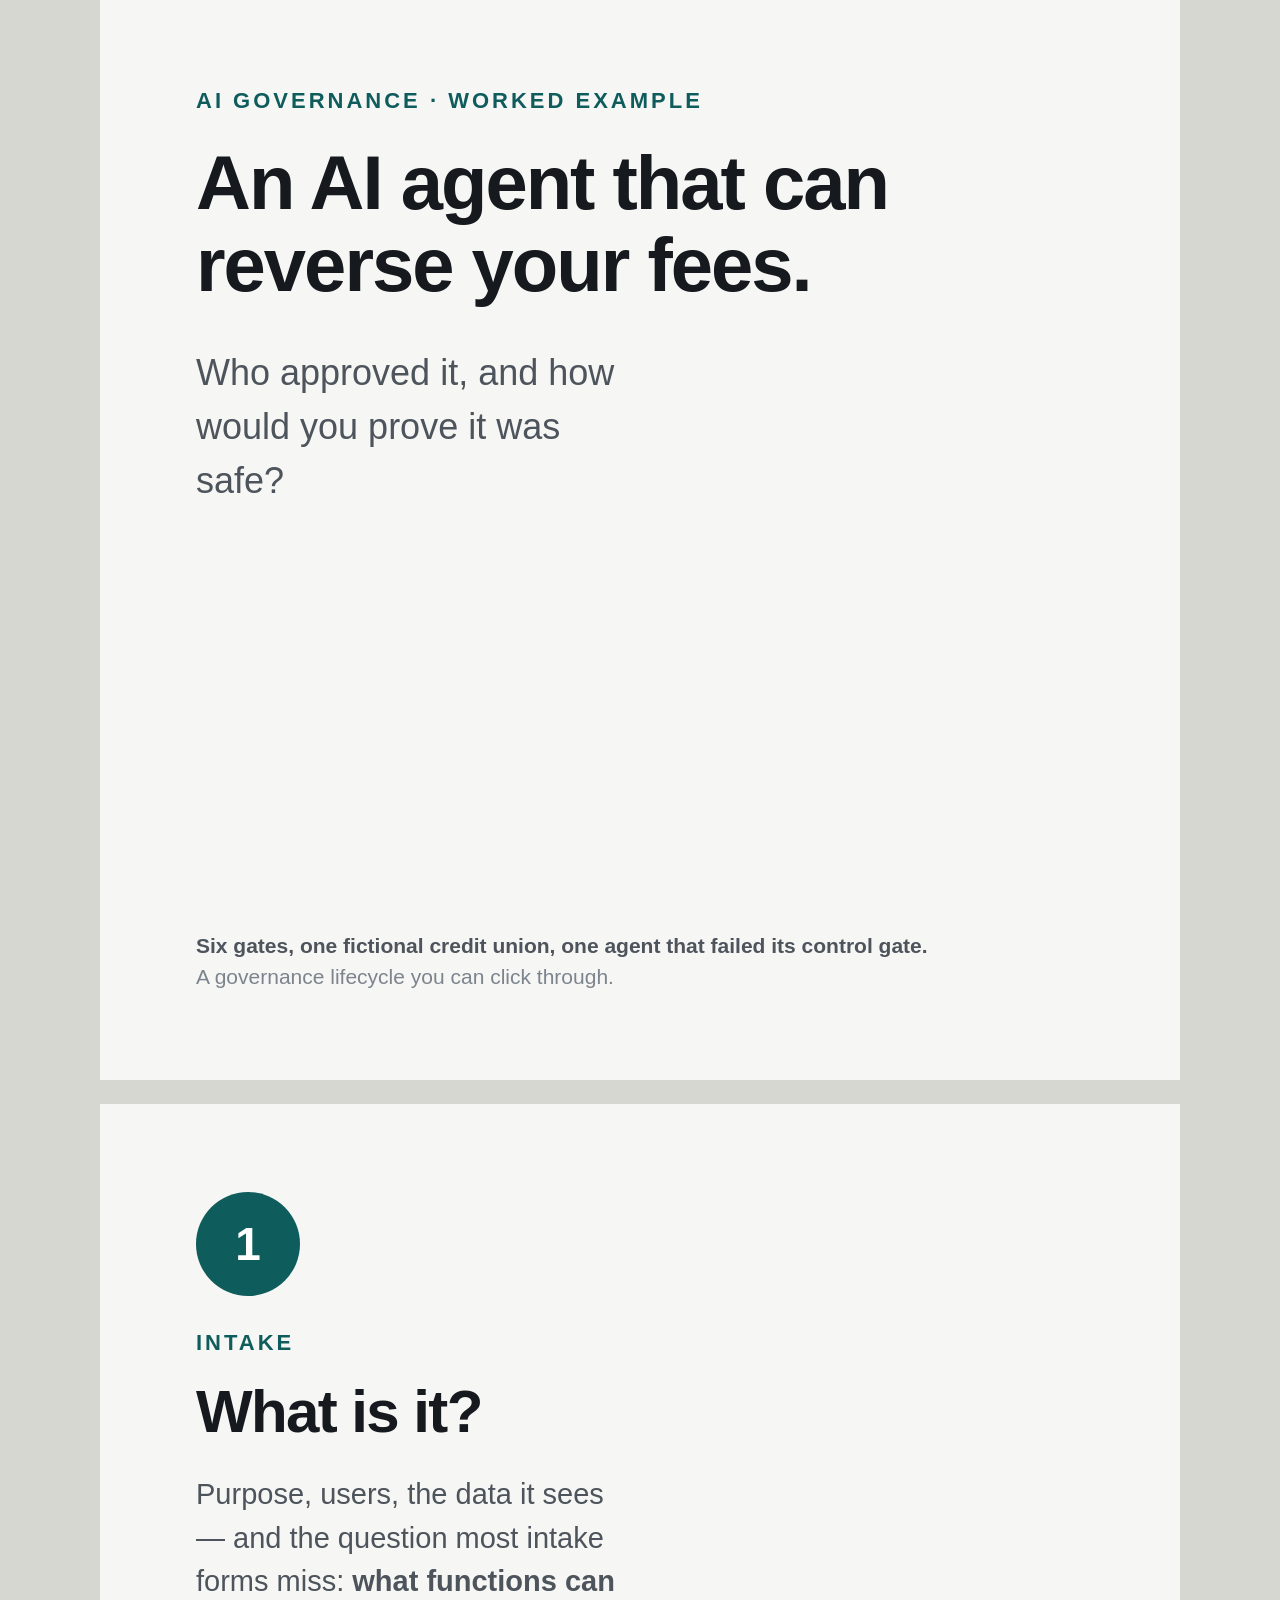
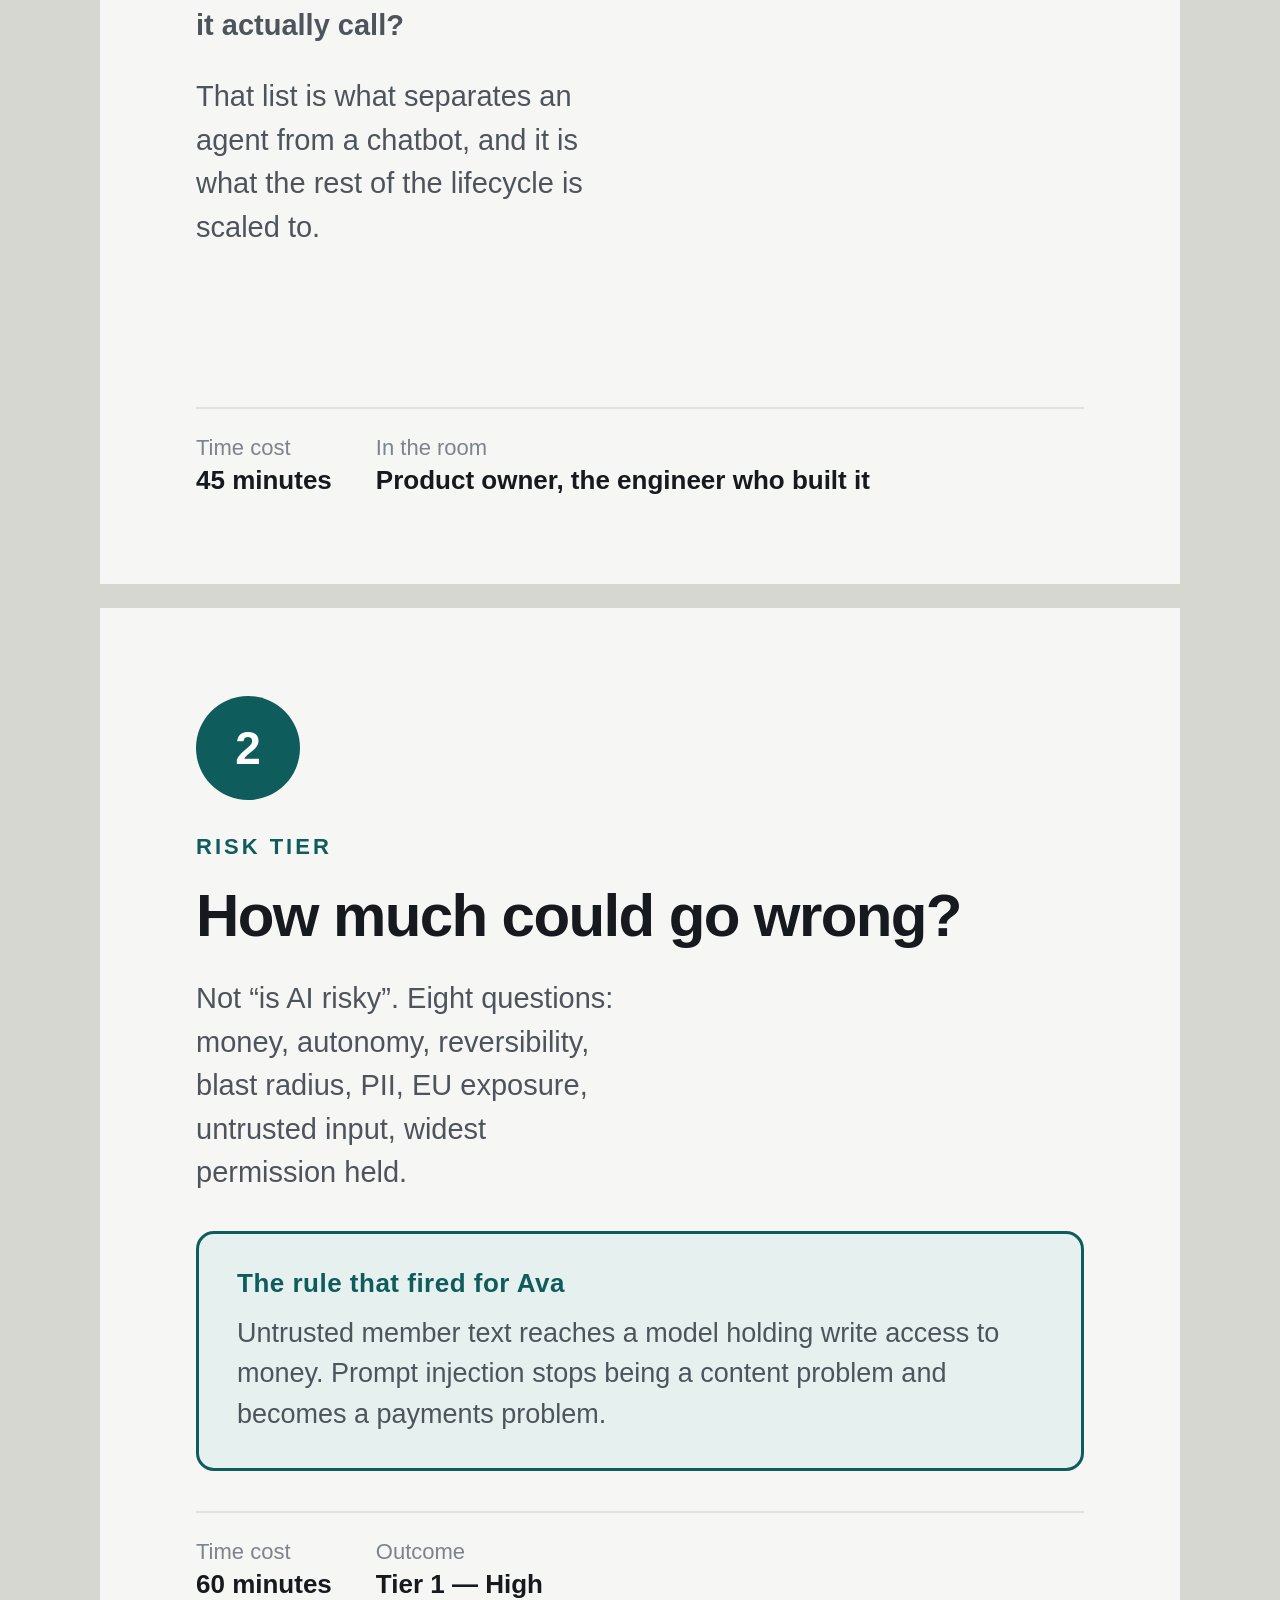
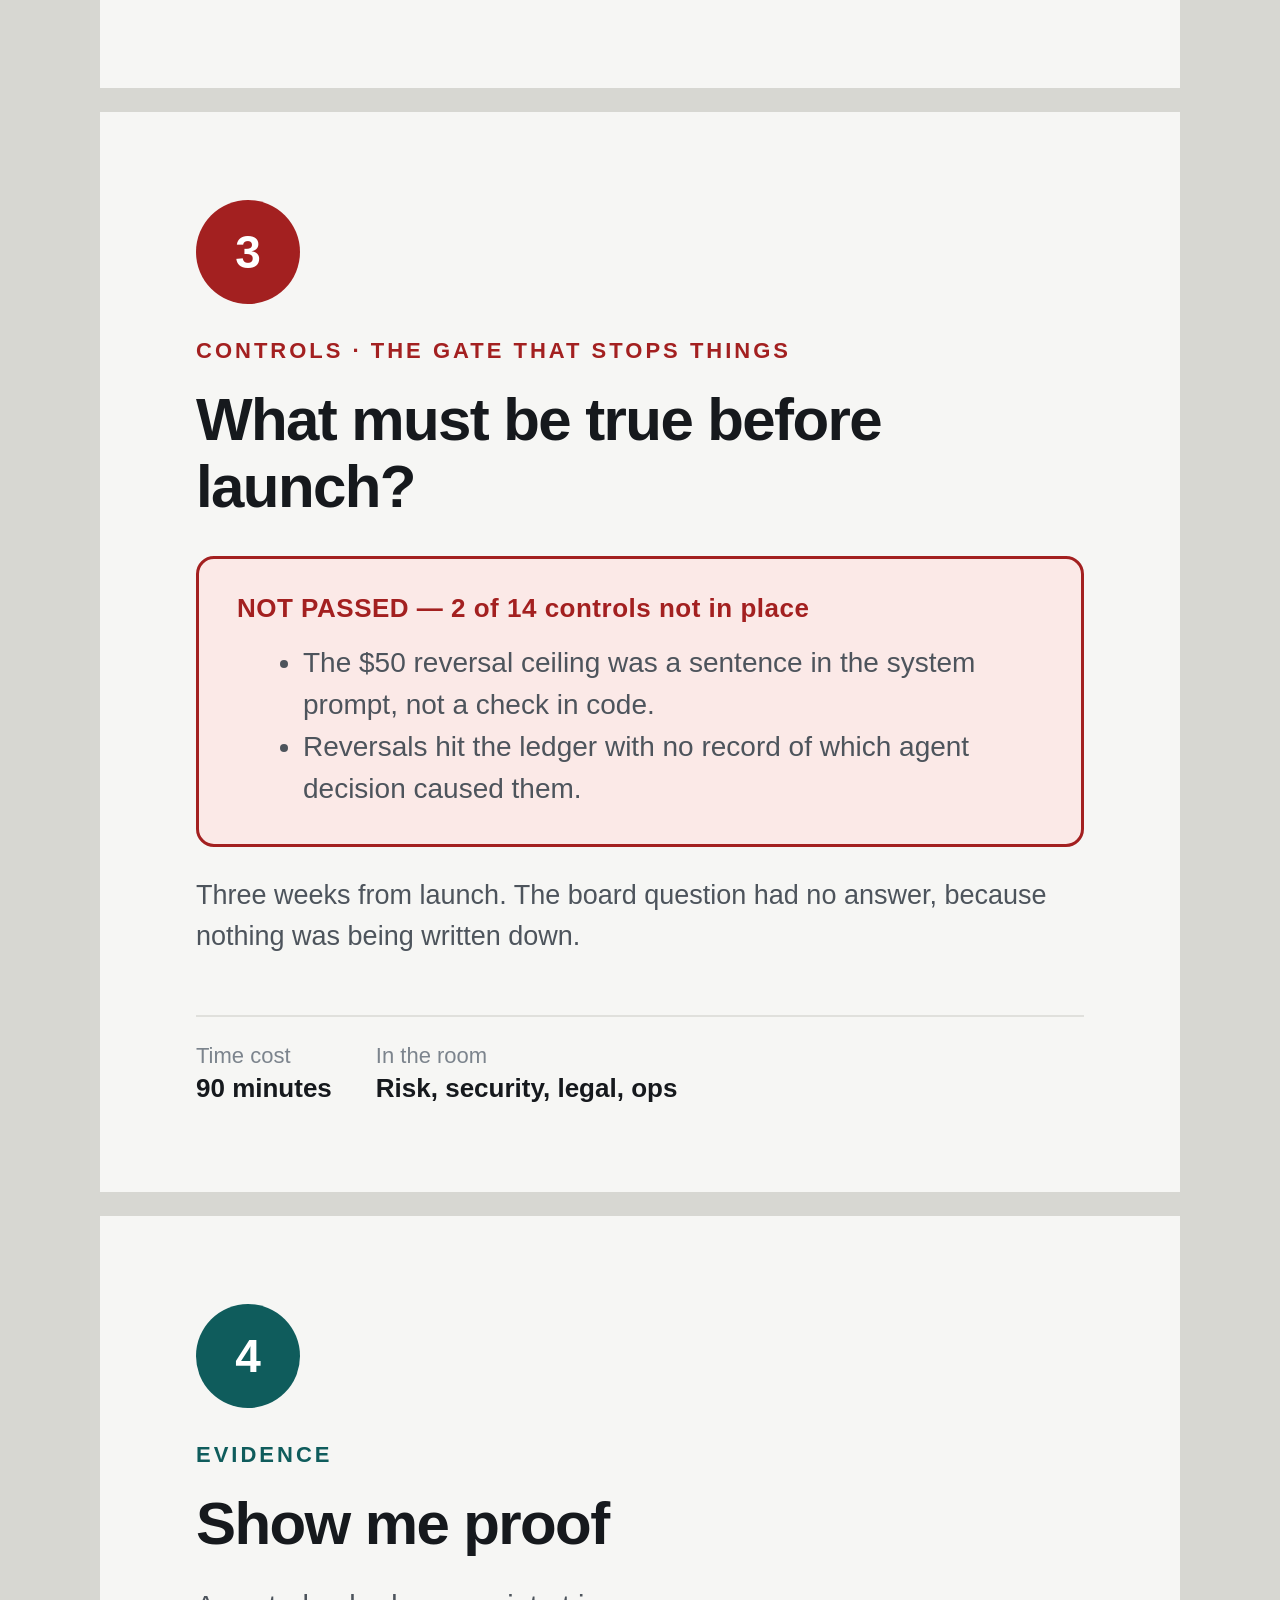
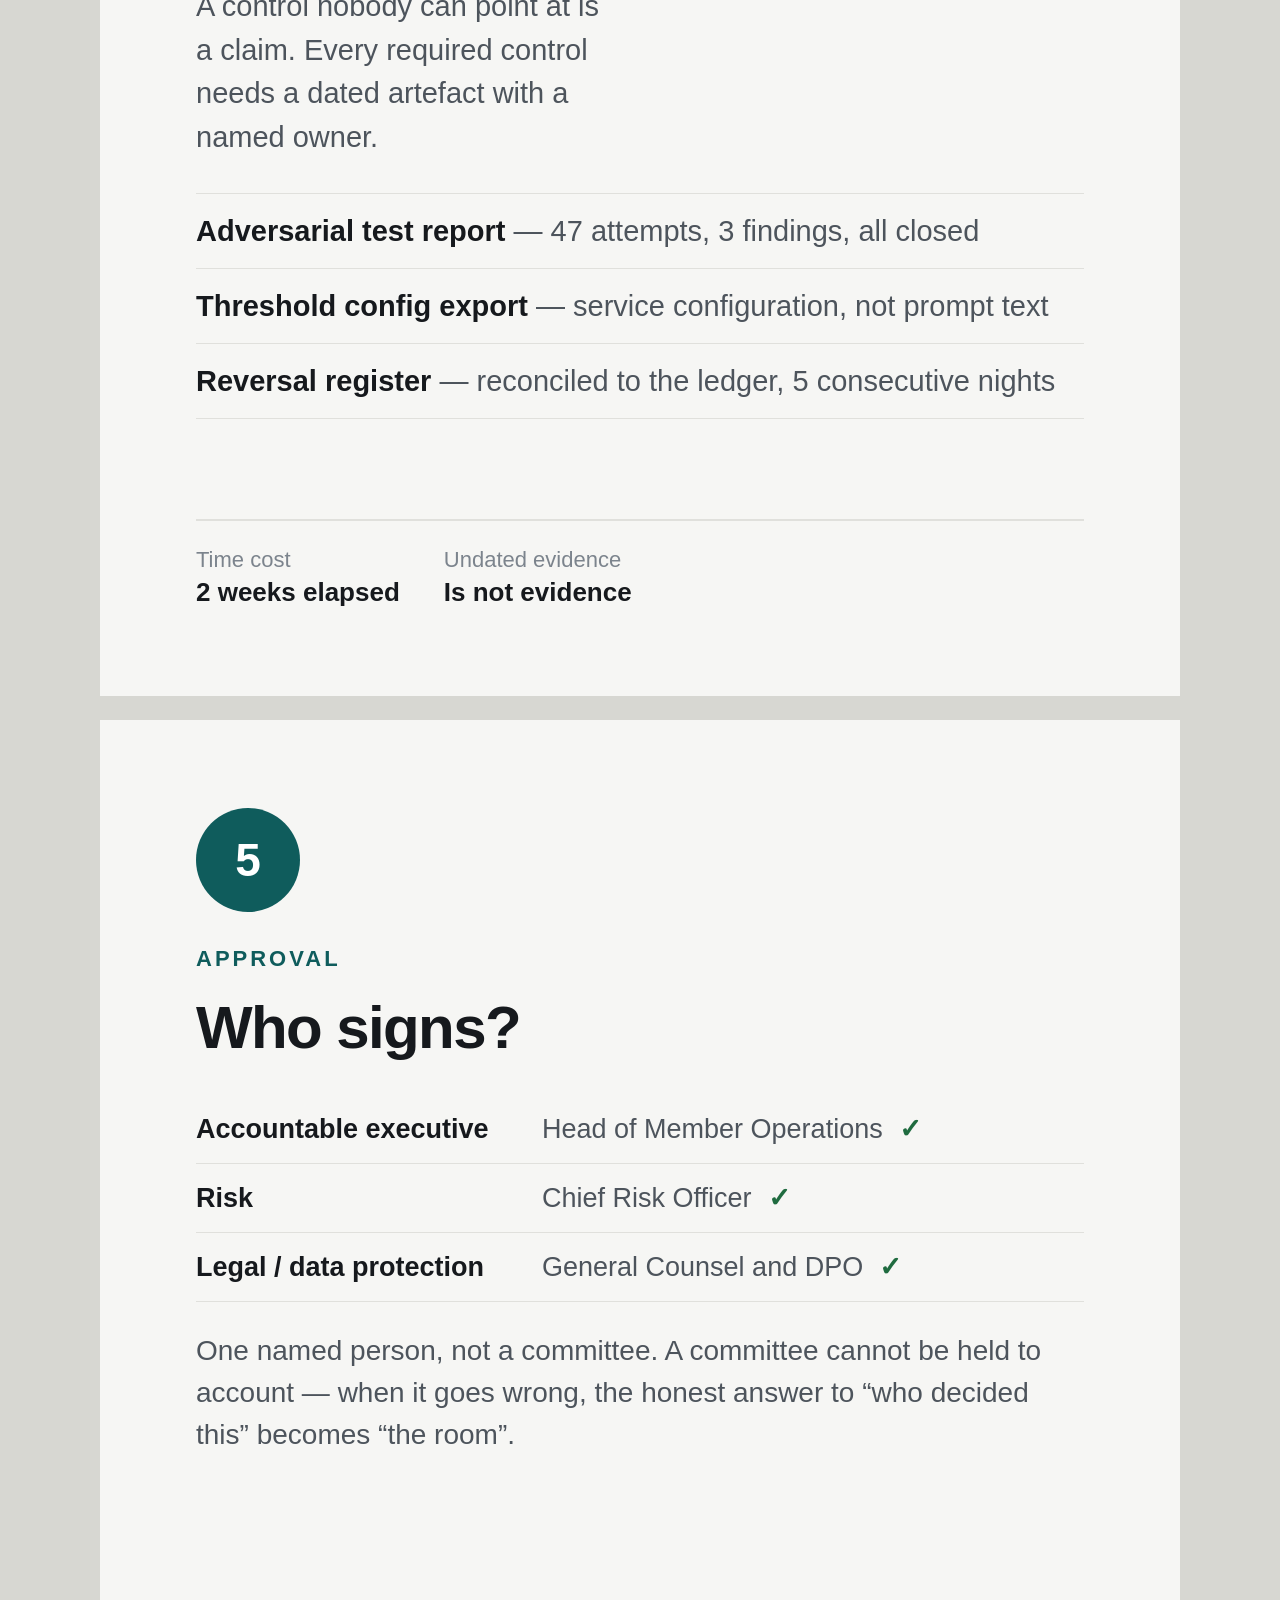
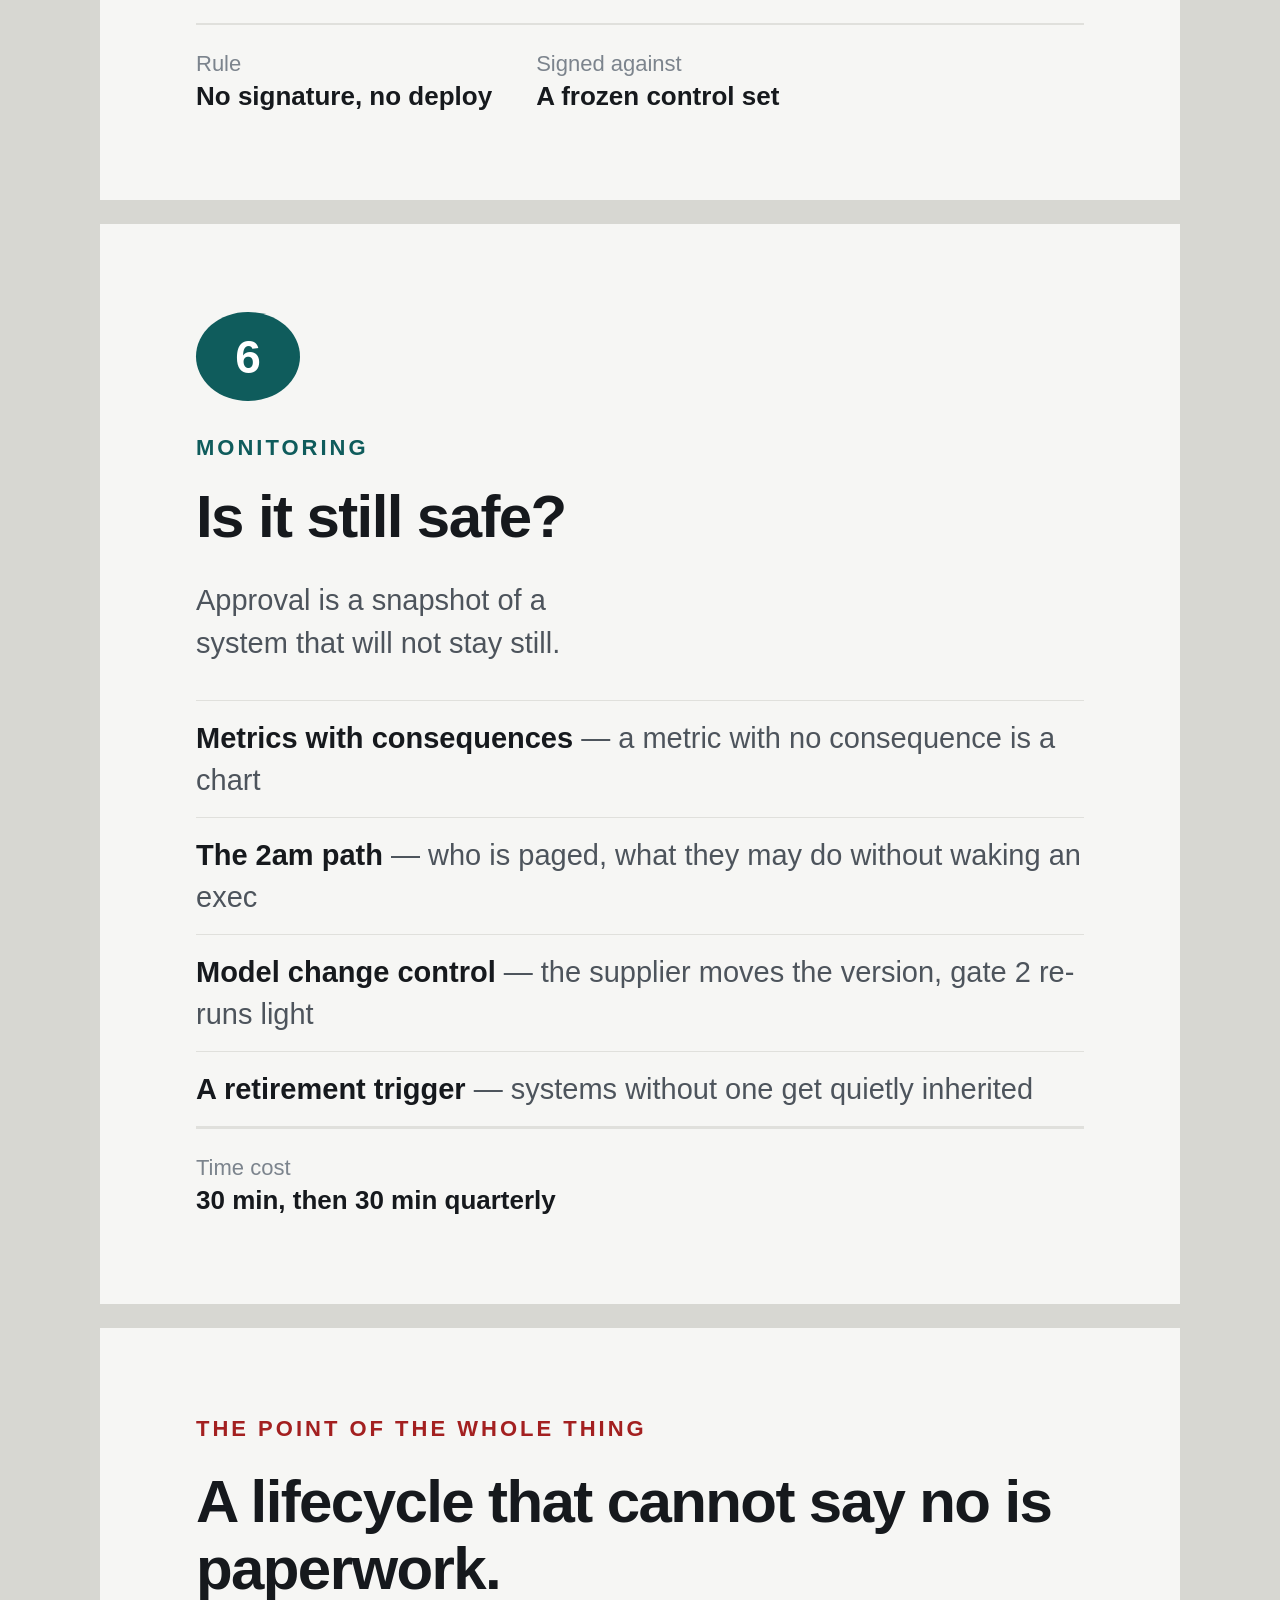
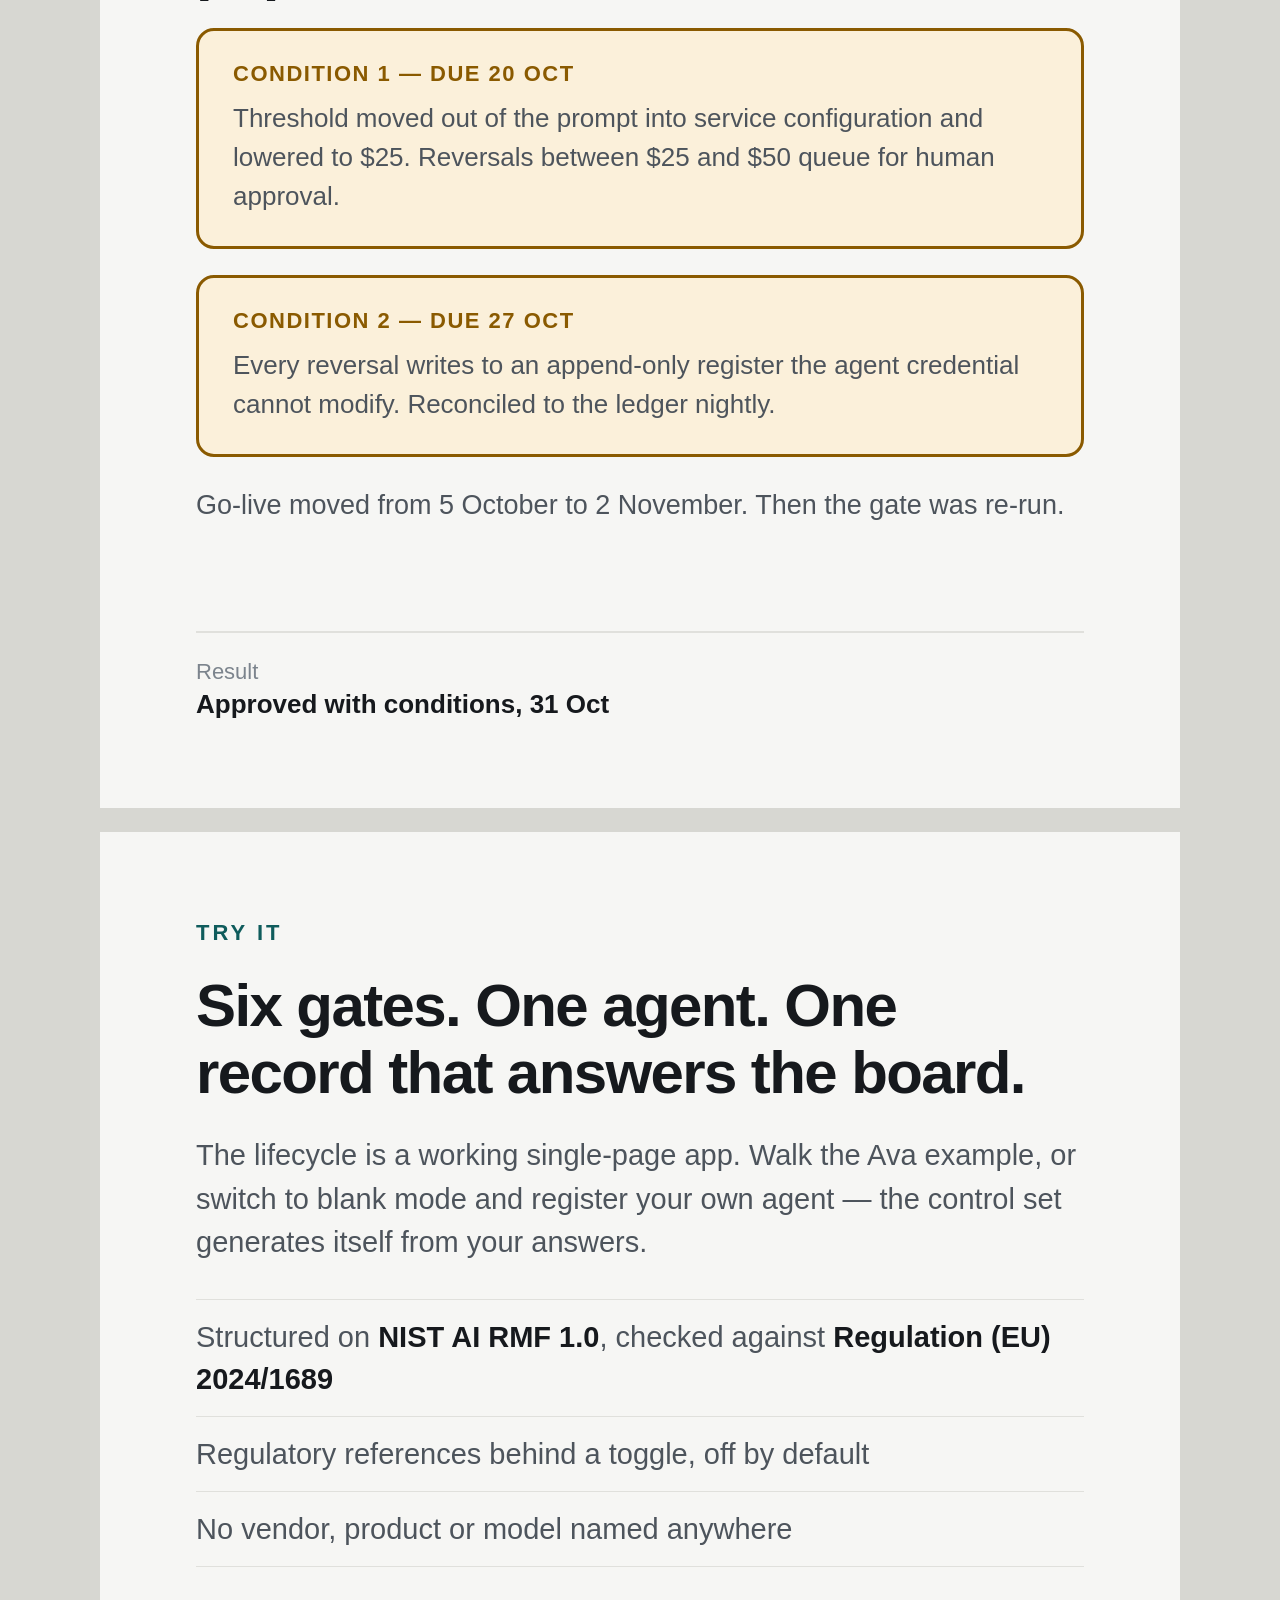
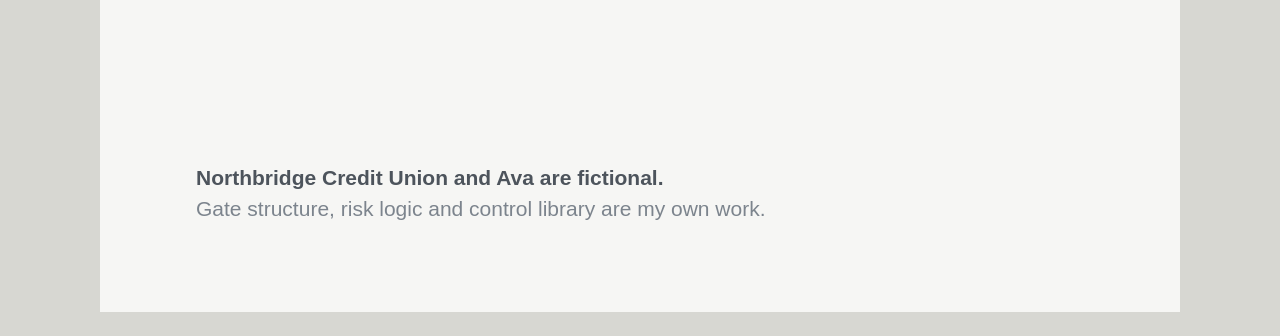
==== media/cards.html @ 955386b4 "Use Case Governance Lifecycle: six gates, worked example, media assets A single-page app that takes " ====
<!DOCTYPE html>
<html lang="en">
<head>
<meta charset="utf-8">
<title>Summary cards — Use Case Governance Lifecycle</title>
<style>
  :root {
    --bg:#f6f6f4; --panel:#fff; --ink:#16191d; --ink2:#4d545c; --ink3:#7c848d;
    --line:#e0e0dc; --accent:#0f5c5c; --accent-soft:#e6f0ef;
    --bad:#a32020; --bad-soft:#fbe9e7; --warn:#8a5a00; --warn-soft:#fbf0da;
    --ok:#1f6b3f; --ok-soft:#e6f2ea;
  }
  * { box-sizing:border-box; margin:0; }
  body { background:#d7d7d2; font-family:"Helvetica Neue",Helvetica,Arial,sans-serif; color:var(--ink); }

  .card {
    width:1080px; height:1080px; background:var(--bg);
    padding:88px 96px; display:none; flex-direction:column;
  }
  .card.show { display:flex; }
  /* When printing the whole set for review, show them all stacked. */
  body.all .card { display:flex; margin:0 auto 24px; }

  .eyebrow { font-size:22px; letter-spacing:3px; font-weight:700; color:var(--accent); text-transform:uppercase; }
  .eyebrow.red { color:var(--bad); }
  h1 { font-size:76px; line-height:1.08; letter-spacing:-2px; margin-top:28px; font-weight:600; }
  h2 { font-size:60px; line-height:1.12; letter-spacing:-1.6px; margin-top:22px; font-weight:600; }
  p  { font-size:29px; line-height:1.5; color:var(--ink2); margin-top:28px; max-width:26ch; }
  p.wide { max-width:none; }
  .spacer { flex:1; }

  .num {
    width:104px; height:104px; border-radius:50%; background:var(--accent); color:#fff;
    display:grid; place-items:center; font-size:46px; font-weight:700; margin-bottom:34px;
  }
  .num.red { background:var(--bad); }

  .meta { border-top:2px solid var(--line); padding-top:26px; display:flex; gap:44px; }
  .meta div { font-size:22px; color:var(--ink3); }
  .meta b { display:block; font-size:26px; color:var(--ink); font-weight:600; margin-top:4px; }

  .stopbox { background:var(--bad-soft); border:3px solid var(--bad); border-radius:18px; padding:34px 38px; margin-top:36px; }
  .stopbox .t { font-size:26px; font-weight:700; color:var(--bad); letter-spacing:.5px; }
  .stopbox ul { margin:18px 0 0 26px; font-size:28px; line-height:1.5; color:var(--ink2); }

  .condbox { background:var(--warn-soft); border:3px solid var(--warn); border-radius:18px; padding:30px 34px; margin-top:26px; }
  .condbox .t { font-size:22px; font-weight:700; color:var(--warn); letter-spacing:1.5px; text-transform:uppercase; }
  .condbox p { font-size:26px; margin-top:12px; max-width:none; }

  ul.plain { margin:34px 0 0 0; padding:0; list-style:none; }
  ul.plain li { font-size:29px; line-height:1.45; color:var(--ink2); padding:16px 0; border-top:1px solid var(--line); }
  ul.plain li:last-child { border-bottom:1px solid var(--line); }
  ul.plain li b { color:var(--ink); font-weight:600; }

  .sig { display:flex; gap:16px; align-items:baseline; font-size:27px; color:var(--ink2);
         padding:18px 0; border-bottom:1px solid var(--line); }
  .sig b { color:var(--ink); min-width:330px; font-weight:600; }
  .sig .tick { color:var(--ok); font-weight:700; }

  .foot { font-size:21px; color:var(--ink3); line-height:1.45; }
  .foot b { color:var(--ink2); }
</style>
</head>
<body>

<!-- 0 — hook -->
<section class="card" id="card-0">
  <div class="eyebrow">AI governance · worked example</div>
  <h1>An AI agent that can reverse your fees.</h1>
  <p class="wide" style="font-size:36px;max-width:22ch;margin-top:40px">Who approved it, and how would you prove it was safe?</p>
  <div class="spacer"></div>
  <div class="foot"><b>Six gates, one fictional credit union, one agent that failed its control gate.</b><br>
  A governance lifecycle you can click through.</div>
</section>

<!-- 1 — gate 1 -->
<section class="card" id="card-1">
  <div class="num">1</div>
  <div class="eyebrow">Intake</div>
  <h2>What is it?</h2>
  <p>Purpose, users, the data it sees — and the question most intake forms miss: <b>what functions can it actually call?</b></p>
  <p>That list is what separates an agent from a chatbot, and it is what the rest of the lifecycle is scaled to.</p>
  <div class="spacer"></div>
  <div class="meta">
    <div>Time cost<b>45 minutes</b></div>
    <div>In the room<b>Product owner, the engineer who built it</b></div>
  </div>
</section>

<!-- 2 — gate 2 -->
<section class="card" id="card-2">
  <div class="num">2</div>
  <div class="eyebrow">Risk tier</div>
  <h2>How much could go wrong?</h2>
  <p>Not “is AI risky”. Eight questions: money, autonomy, reversibility, blast radius, PII, EU exposure, untrusted input, widest permission held.</p>
  <div class="stopbox" style="background:var(--accent-soft);border-color:var(--accent)">
    <div class="t" style="color:var(--accent)">The rule that fired for Ava</div>
    <p class="wide" style="font-size:27px;margin-top:14px">Untrusted member text reaches a model holding write access to money. Prompt injection stops being a content problem and becomes a payments problem.</p>
  </div>
  <div class="spacer"></div>
  <div class="meta"><div>Time cost<b>60 minutes</b></div><div>Outcome<b>Tier 1 — High</b></div></div>
</section>

<!-- 3 — gate 3, the failure -->
<section class="card" id="card-3">
  <div class="num red">3</div>
  <div class="eyebrow red">Controls · the gate that stops things</div>
  <h2>What must be true before launch?</h2>
  <div class="stopbox">
    <div class="t">NOT PASSED — 2 of 14 controls not in place</div>
    <ul>
      <li>The $50 reversal ceiling was a sentence in the system prompt, not a check in code.</li>
      <li>Reversals hit the ledger with no record of which agent decision caused them.</li>
    </ul>
  </div>
  <p class="wide" style="font-size:27px">Three weeks from launch. The board question had no answer, because nothing was being written down.</p>
  <div class="spacer"></div>
  <div class="meta"><div>Time cost<b>90 minutes</b></div><div>In the room<b>Risk, security, legal, ops</b></div></div>
</section>

<!-- 4 — gate 4 -->
<section class="card" id="card-4">
  <div class="num">4</div>
  <div class="eyebrow">Evidence</div>
  <h2>Show me proof</h2>
  <p>A control nobody can point at is a claim. Every required control needs a dated artefact with a named owner.</p>
  <ul class="plain">
    <li><b>Adversarial test report</b> — 47 attempts, 3 findings, all closed</li>
    <li><b>Threshold config export</b> — service configuration, not prompt text</li>
    <li><b>Reversal register</b> — reconciled to the ledger, 5 consecutive nights</li>
  </ul>
  <div class="spacer"></div>
  <div class="meta"><div>Time cost<b>2 weeks elapsed</b></div><div>Undated evidence<b>Is not evidence</b></div></div>
</section>

<!-- 5 — gate 5 -->
<section class="card" id="card-5">
  <div class="num">5</div>
  <div class="eyebrow">Approval</div>
  <h2>Who signs?</h2>
  <div style="margin-top:34px">
    <div class="sig"><b>Accountable executive</b><span>Head of Member Operations</span><span class="tick">✓</span></div>
    <div class="sig"><b>Risk</b><span>Chief Risk Officer</span><span class="tick">✓</span></div>
    <div class="sig"><b>Legal / data protection</b><span>General Counsel and DPO</span><span class="tick">✓</span></div>
  </div>
  <p class="wide" style="font-size:28px">One named person, not a committee. A committee cannot be held to account — when it goes wrong, the honest answer to “who decided this” becomes “the room”.</p>
  <div class="spacer"></div>
  <div class="meta"><div>Rule<b>No signature, no deploy</b></div><div>Signed against<b>A frozen control set</b></div></div>
</section>

<!-- 6 — gate 6 -->
<section class="card" id="card-6">
  <div class="num">6</div>
  <div class="eyebrow">Monitoring</div>
  <h2>Is it still safe?</h2>
  <p>Approval is a snapshot of a system that will not stay still.</p>
  <ul class="plain">
    <li><b>Metrics with consequences</b> — a metric with no consequence is a chart</li>
    <li><b>The 2am path</b> — who is paged, what they may do without waking an exec</li>
    <li><b>Model change control</b> — the supplier moves the version, gate 2 re-runs light</li>
    <li><b>A retirement trigger</b> — systems without one get quietly inherited</li>
  </ul>
  <div class="spacer"></div>
  <div class="meta"><div>Time cost<b>30 min, then 30 min quarterly</b></div></div>
</section>

<!-- 7 — the no-go moment -->
<section class="card" id="card-7">
  <div class="eyebrow red">The point of the whole thing</div>
  <h2 style="margin-top:26px">A lifecycle that cannot say no is paperwork.</h2>
  <div class="condbox">
    <div class="t">Condition 1 — due 20 Oct</div>
    <p>Threshold moved out of the prompt into service configuration and lowered to $25. Reversals between $25 and $50 queue for human approval.</p>
  </div>
  <div class="condbox">
    <div class="t">Condition 2 — due 27 Oct</div>
    <p>Every reversal writes to an append-only register the agent credential cannot modify. Reconciled to the ledger nightly.</p>
  </div>
  <p class="wide" style="font-size:27px">Go-live moved from 5 October to 2 November. Then the gate was re-run.</p>
  <div class="spacer"></div>
  <div class="meta"><div>Result<b>Approved with conditions, 31 Oct</b></div></div>
</section>

<!-- 8 — CTA -->
<section class="card" id="card-8">
  <div class="eyebrow">Try it</div>
  <h2 style="margin-top:26px">Six gates. One agent. One record that answers the board.</h2>
  <p class="wide">The lifecycle is a working single-page app. Walk the Ava example, or switch to blank mode and register your own agent — the control set generates itself from your answers.</p>
  <ul class="plain">
    <li>Structured on <b>NIST AI RMF 1.0</b>, checked against <b>Regulation (EU) 2024/1689</b></li>
    <li>Regulatory references behind a toggle, off by default</li>
    <li>No vendor, product or model named anywhere</li>
  </ul>
  <div class="spacer"></div>
  <div class="foot"><b>Northbridge Credit Union and Ava are fictional.</b><br>
  Gate structure, risk logic and control library are my own work.</div>
</section>

<script>
  // #card-N shows one card, so each can be captured on its own.
  function show() {
    const m = /^#card-(\d+)$/.exec(location.hash);
    document.querySelectorAll('.card').forEach(c => c.classList.remove('show'));
    if (!m) { document.body.classList.add('all'); return; }
    document.body.classList.remove('all');
    (document.getElementById('card-' + m[1]) || document.getElementById('card-0')).classList.add('show');
  }
  addEventListener('hashchange', show);
  show();
</script>
</body>
</html>
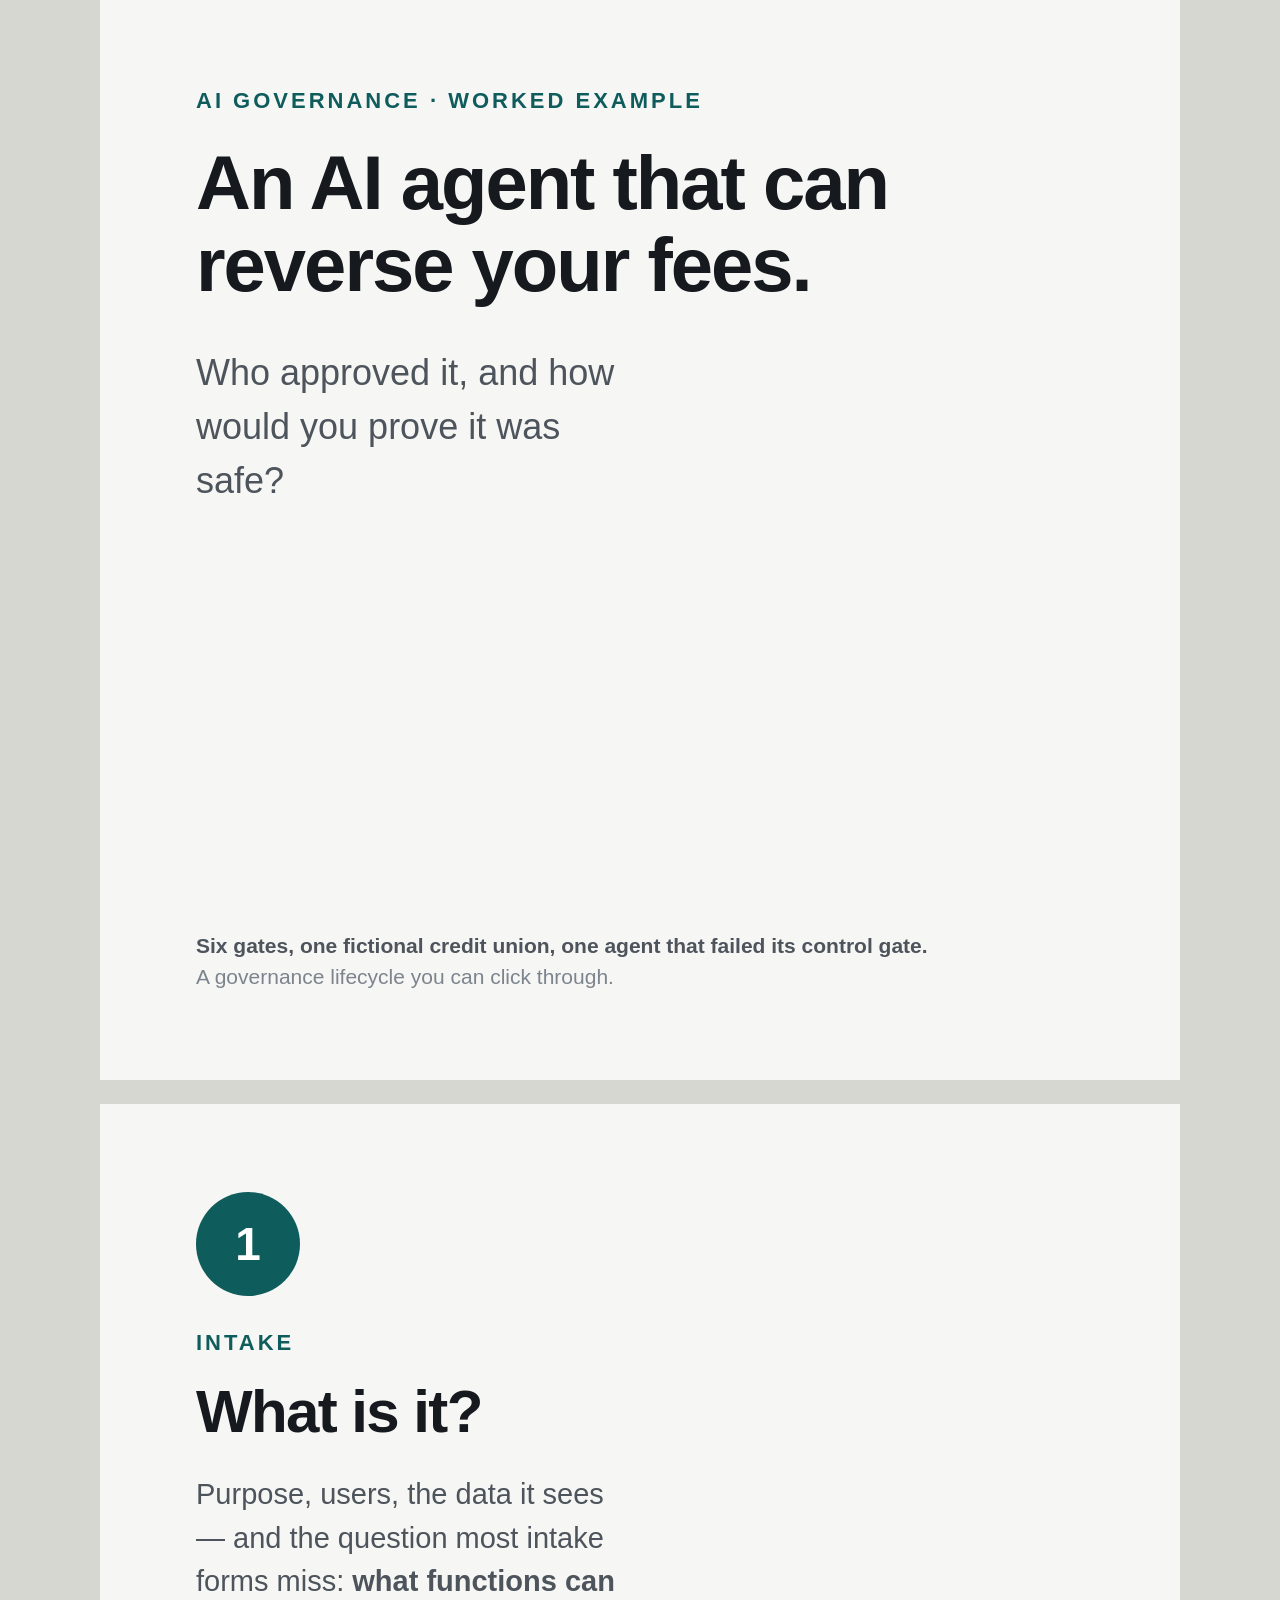
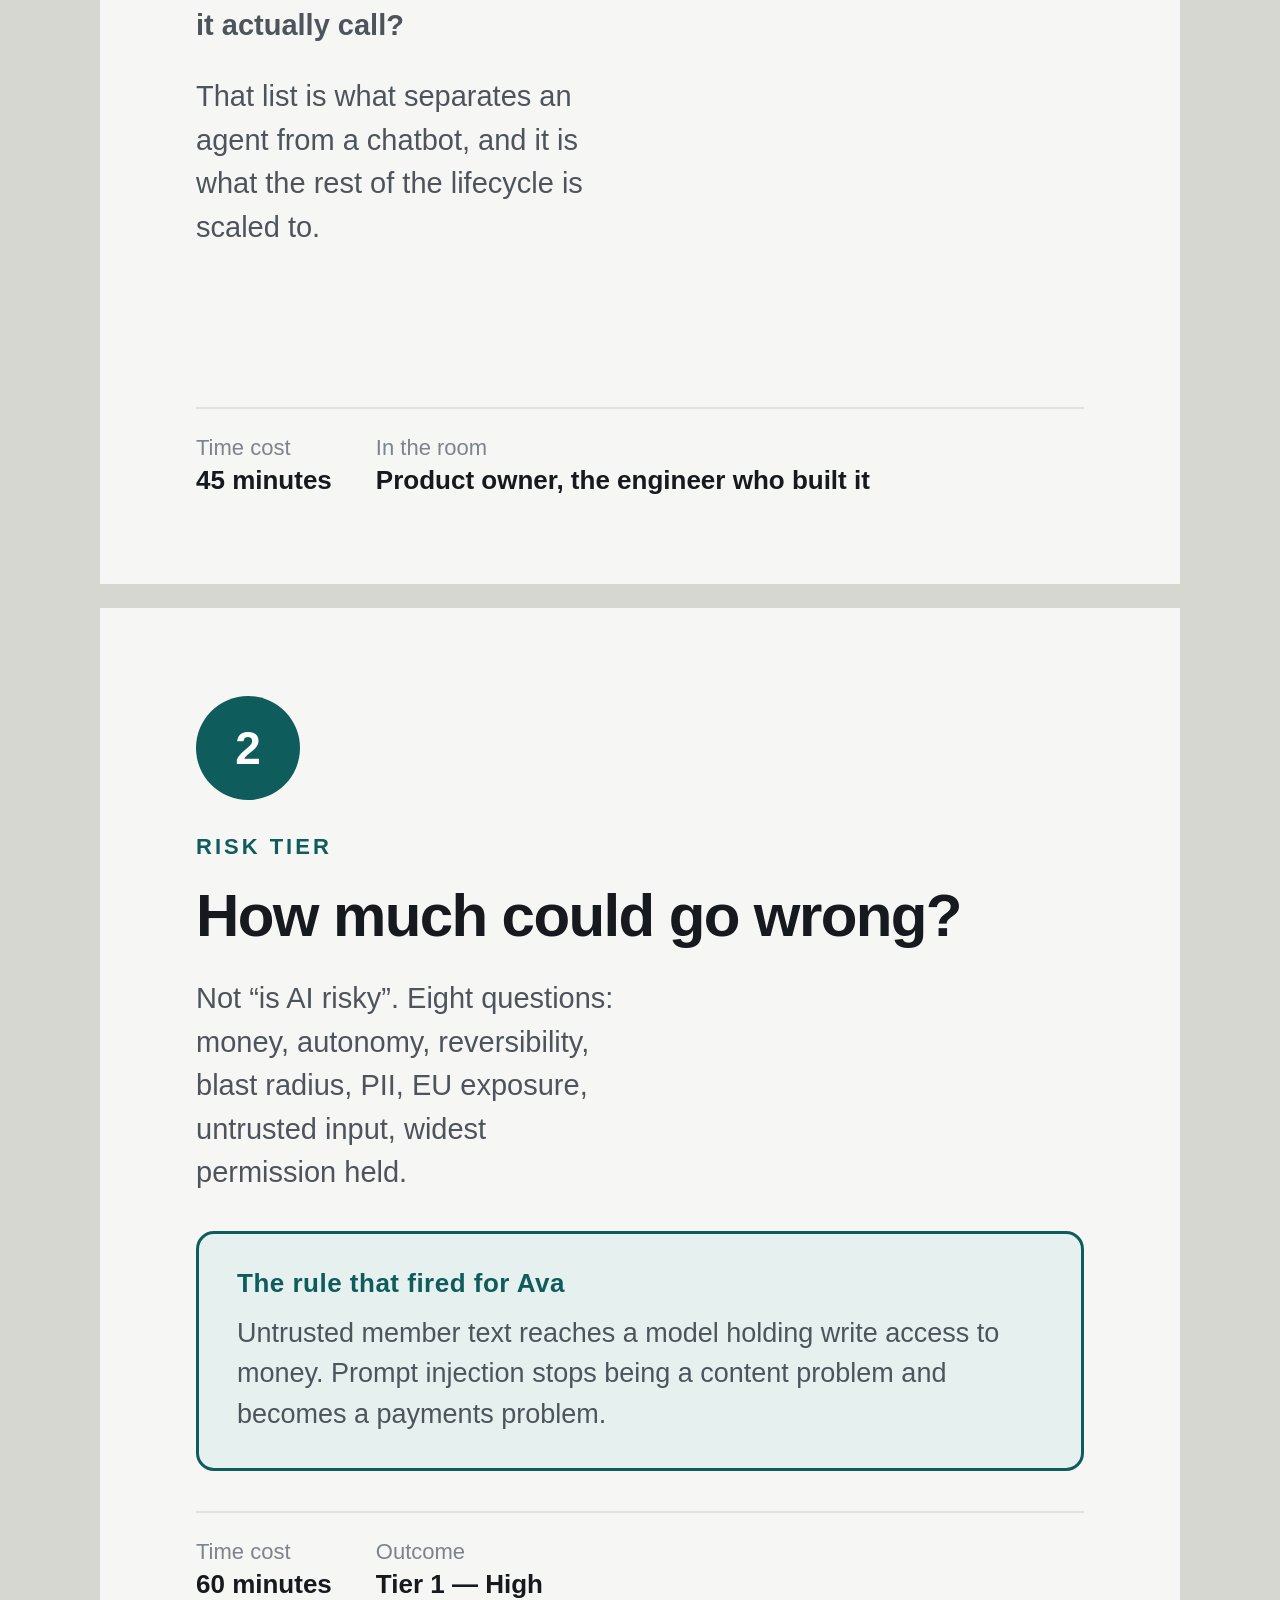
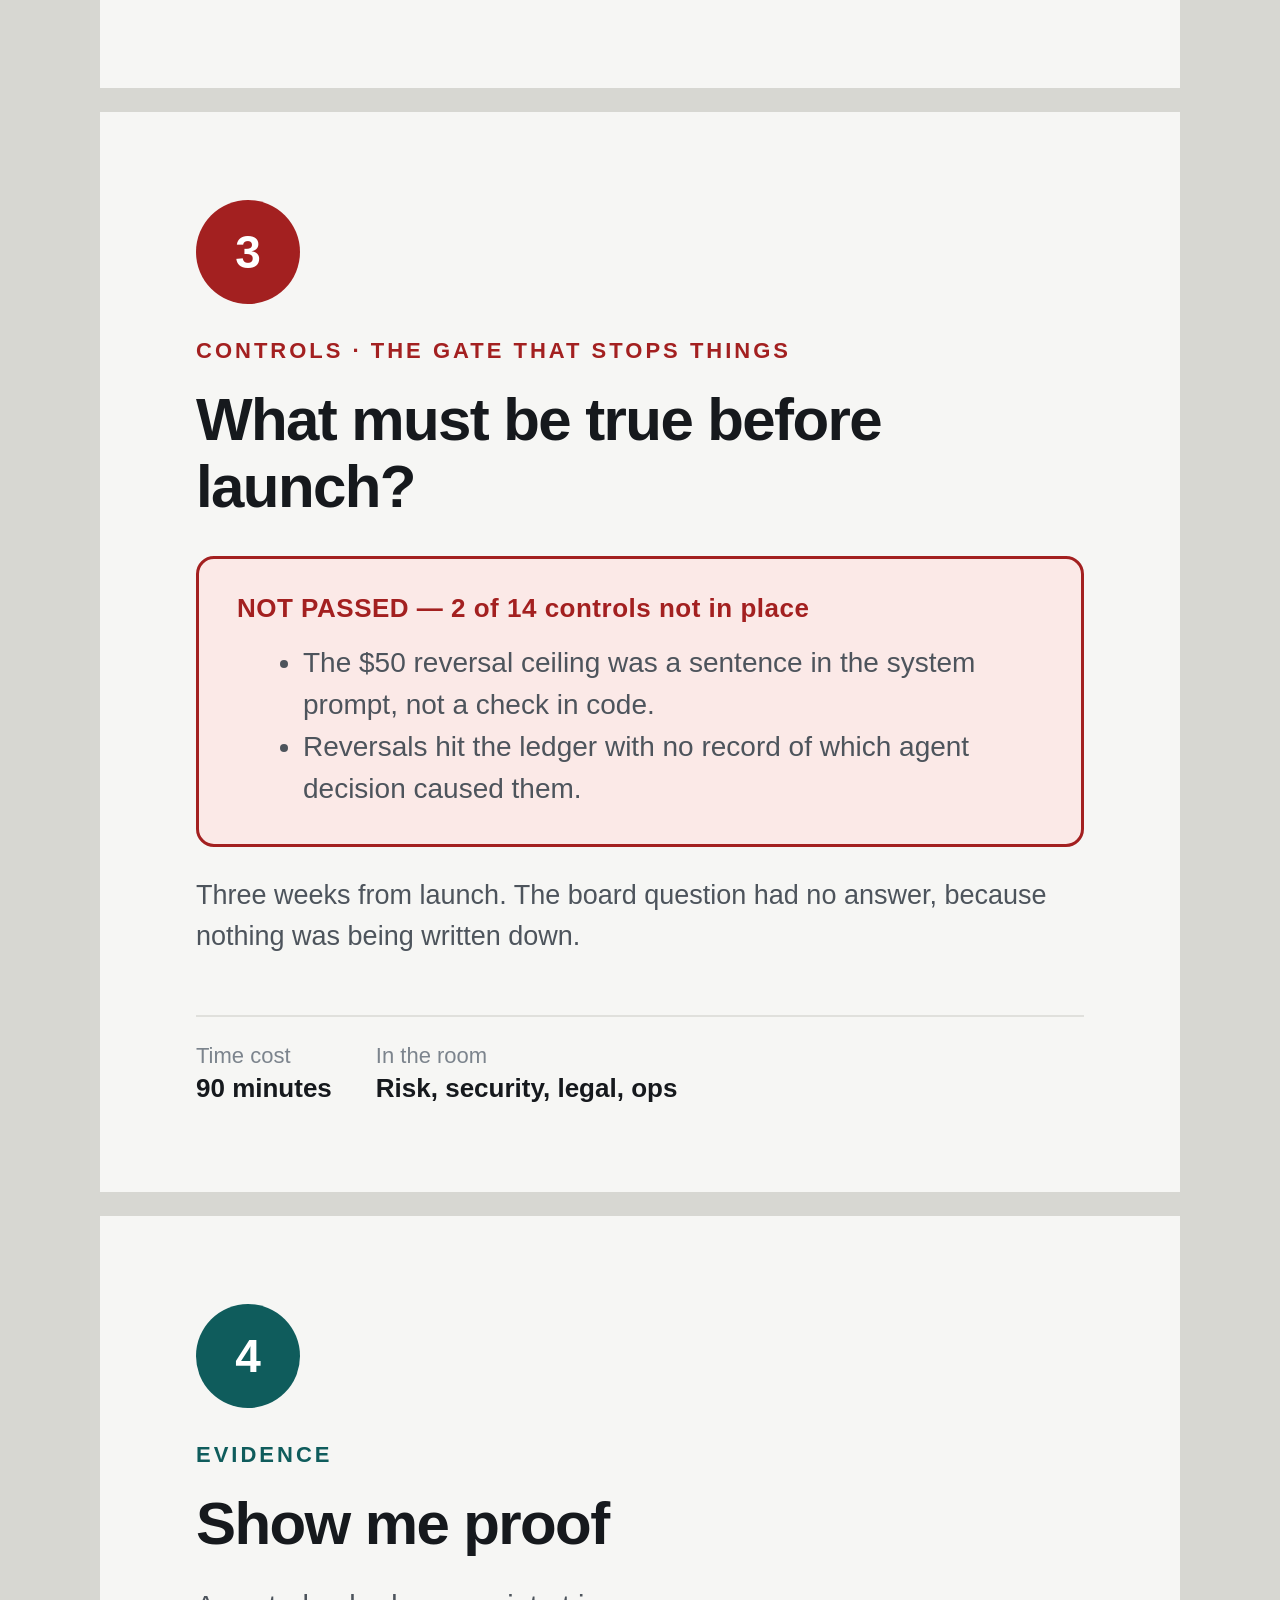
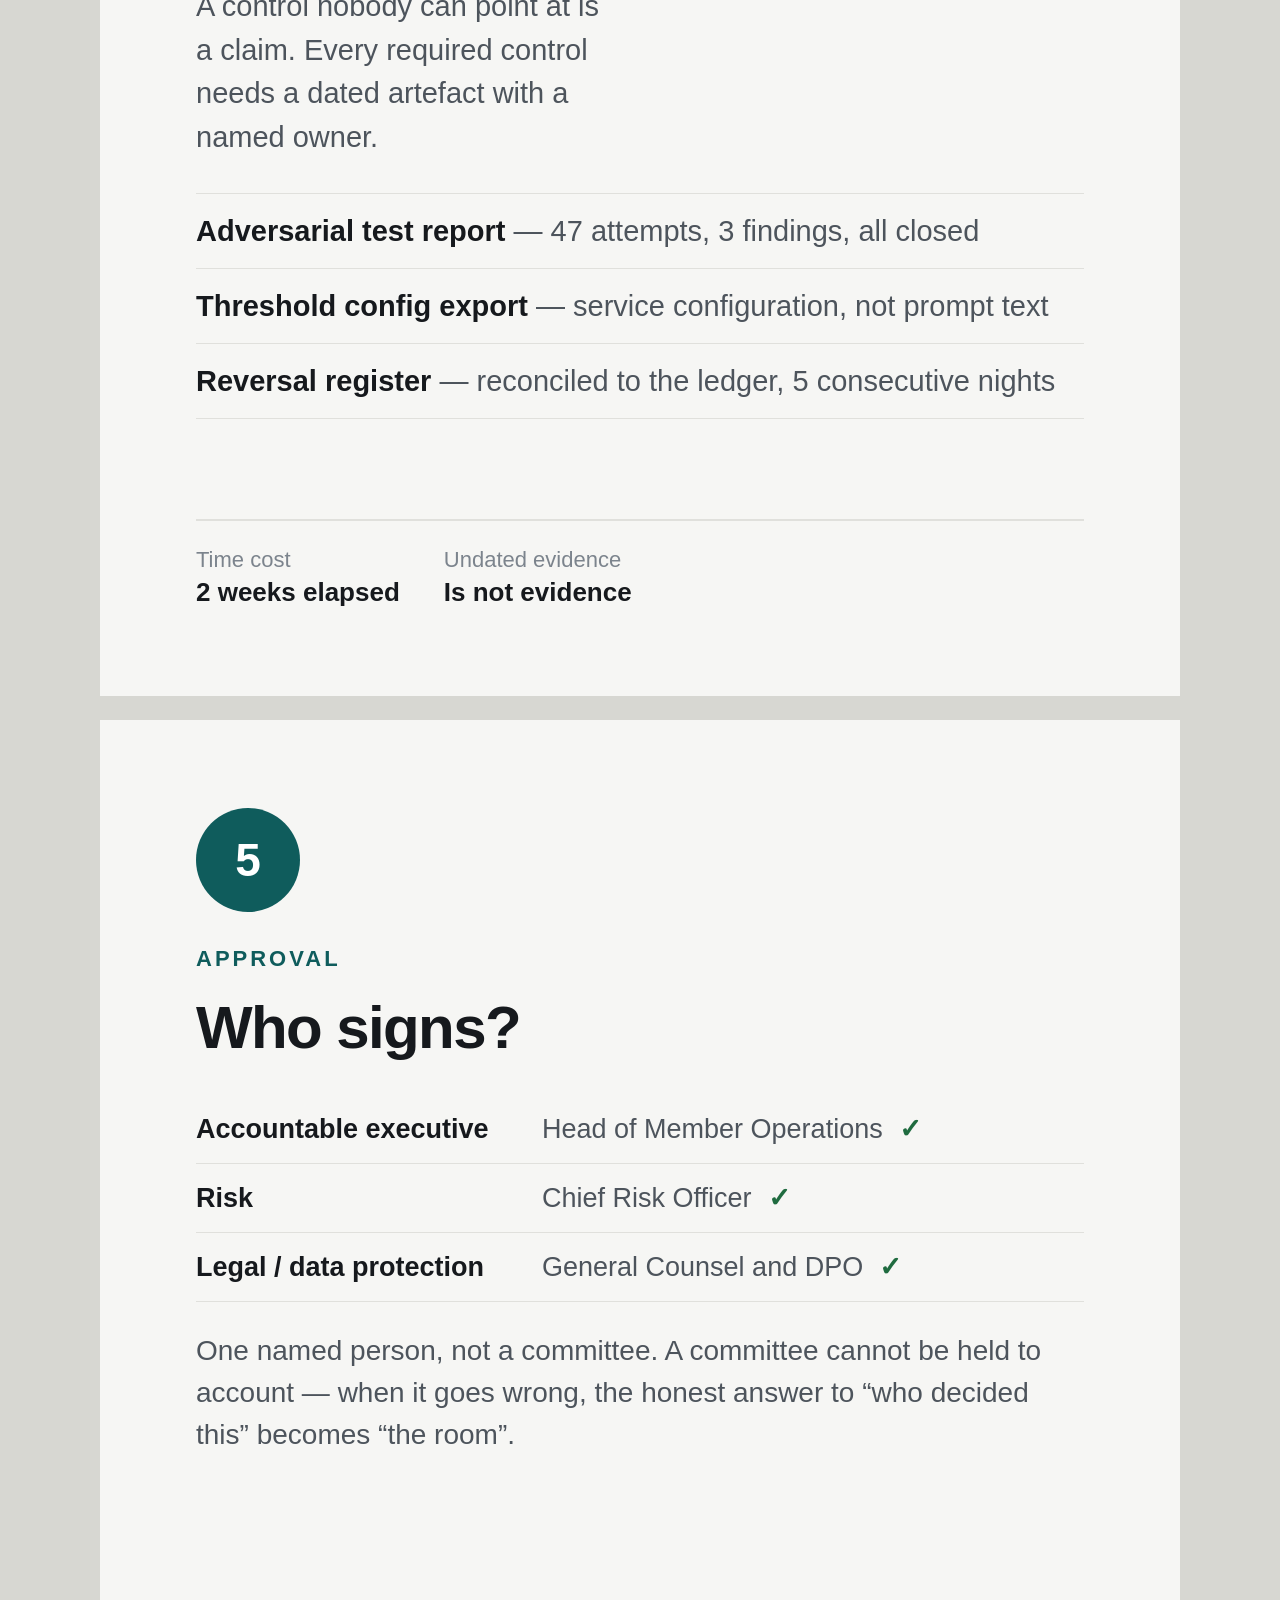
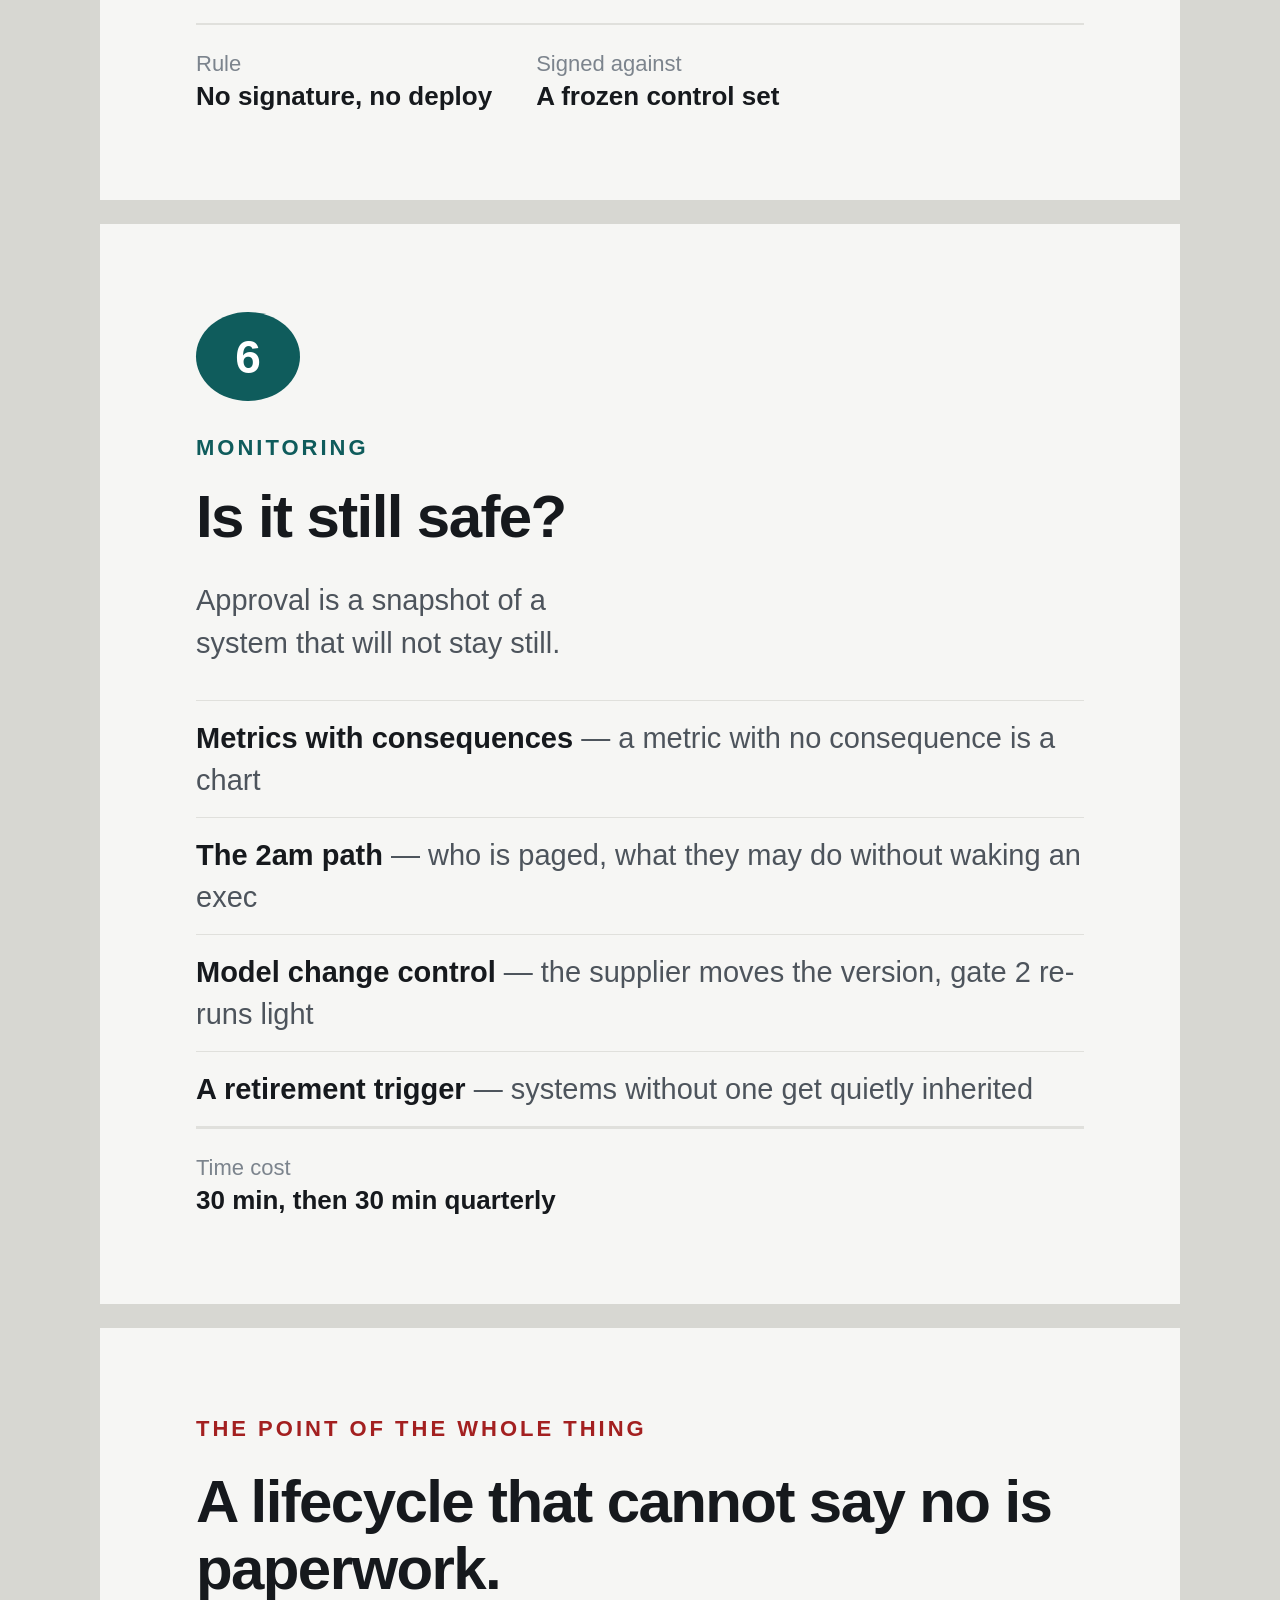
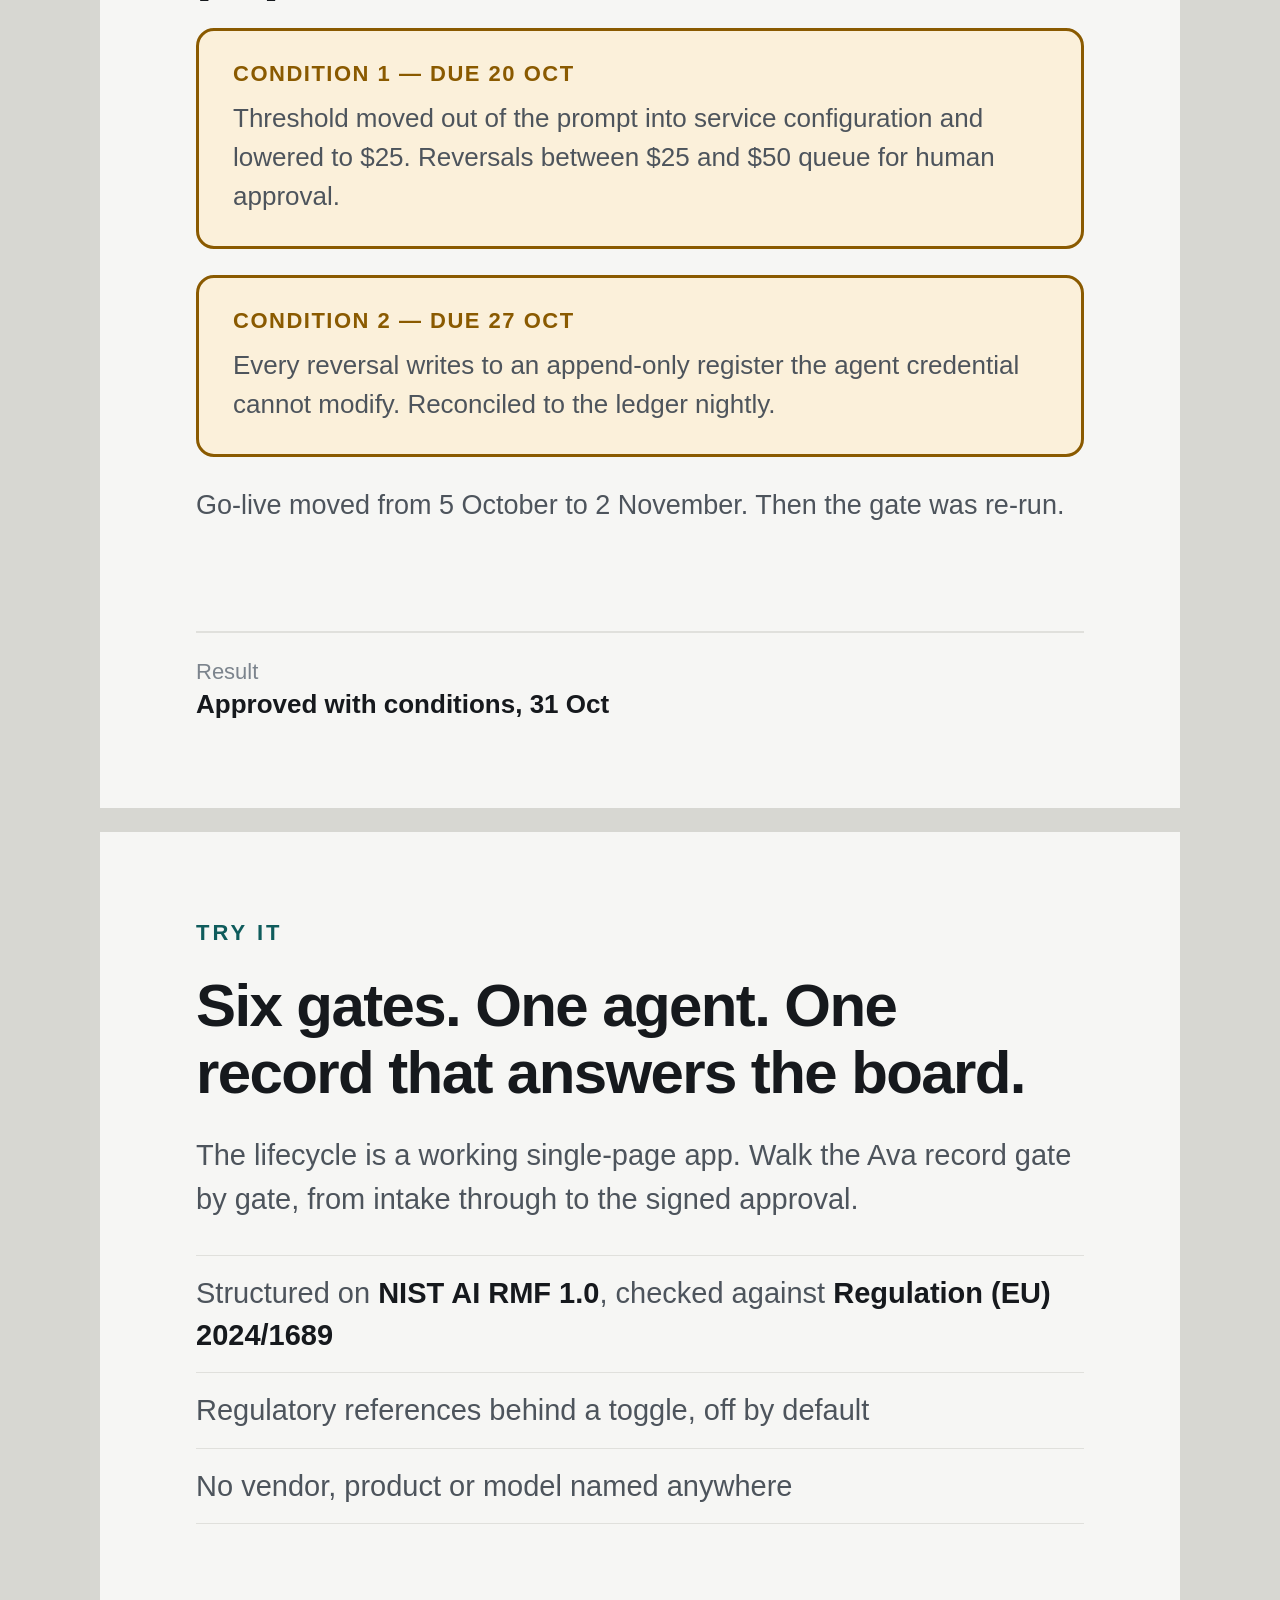
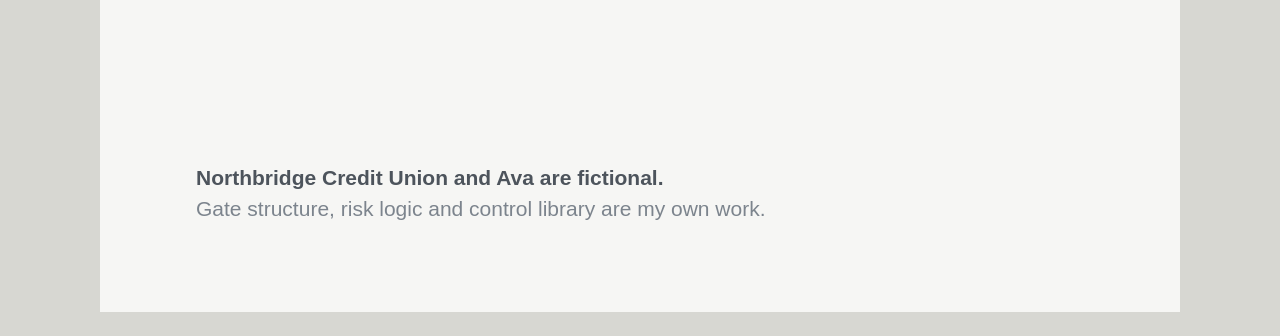
==== commit d0c0aace: "Remove blank mode — Ava is the only record Cuts the mode toggle, the 'Register your own' entry point" ====
--- a/media/cards.html
+++ b/media/cards.html
@@ -185,7 +185,7 @@
 <section class="card" id="card-8">
   <div class="eyebrow">Try it</div>
   <h2 style="margin-top:26px">Six gates. One agent. One record that answers the board.</h2>
-  <p class="wide">The lifecycle is a working single-page app. Walk the Ava example, or switch to blank mode and register your own agent — the control set generates itself from your answers.</p>
+  <p class="wide">The lifecycle is a working single-page app. Walk the Ava record gate by gate, from intake through to the signed approval.</p>
   <ul class="plain">
     <li>Structured on <b>NIST AI RMF 1.0</b>, checked against <b>Regulation (EU) 2024/1689</b></li>
     <li>Regulatory references behind a toggle, off by default</li>
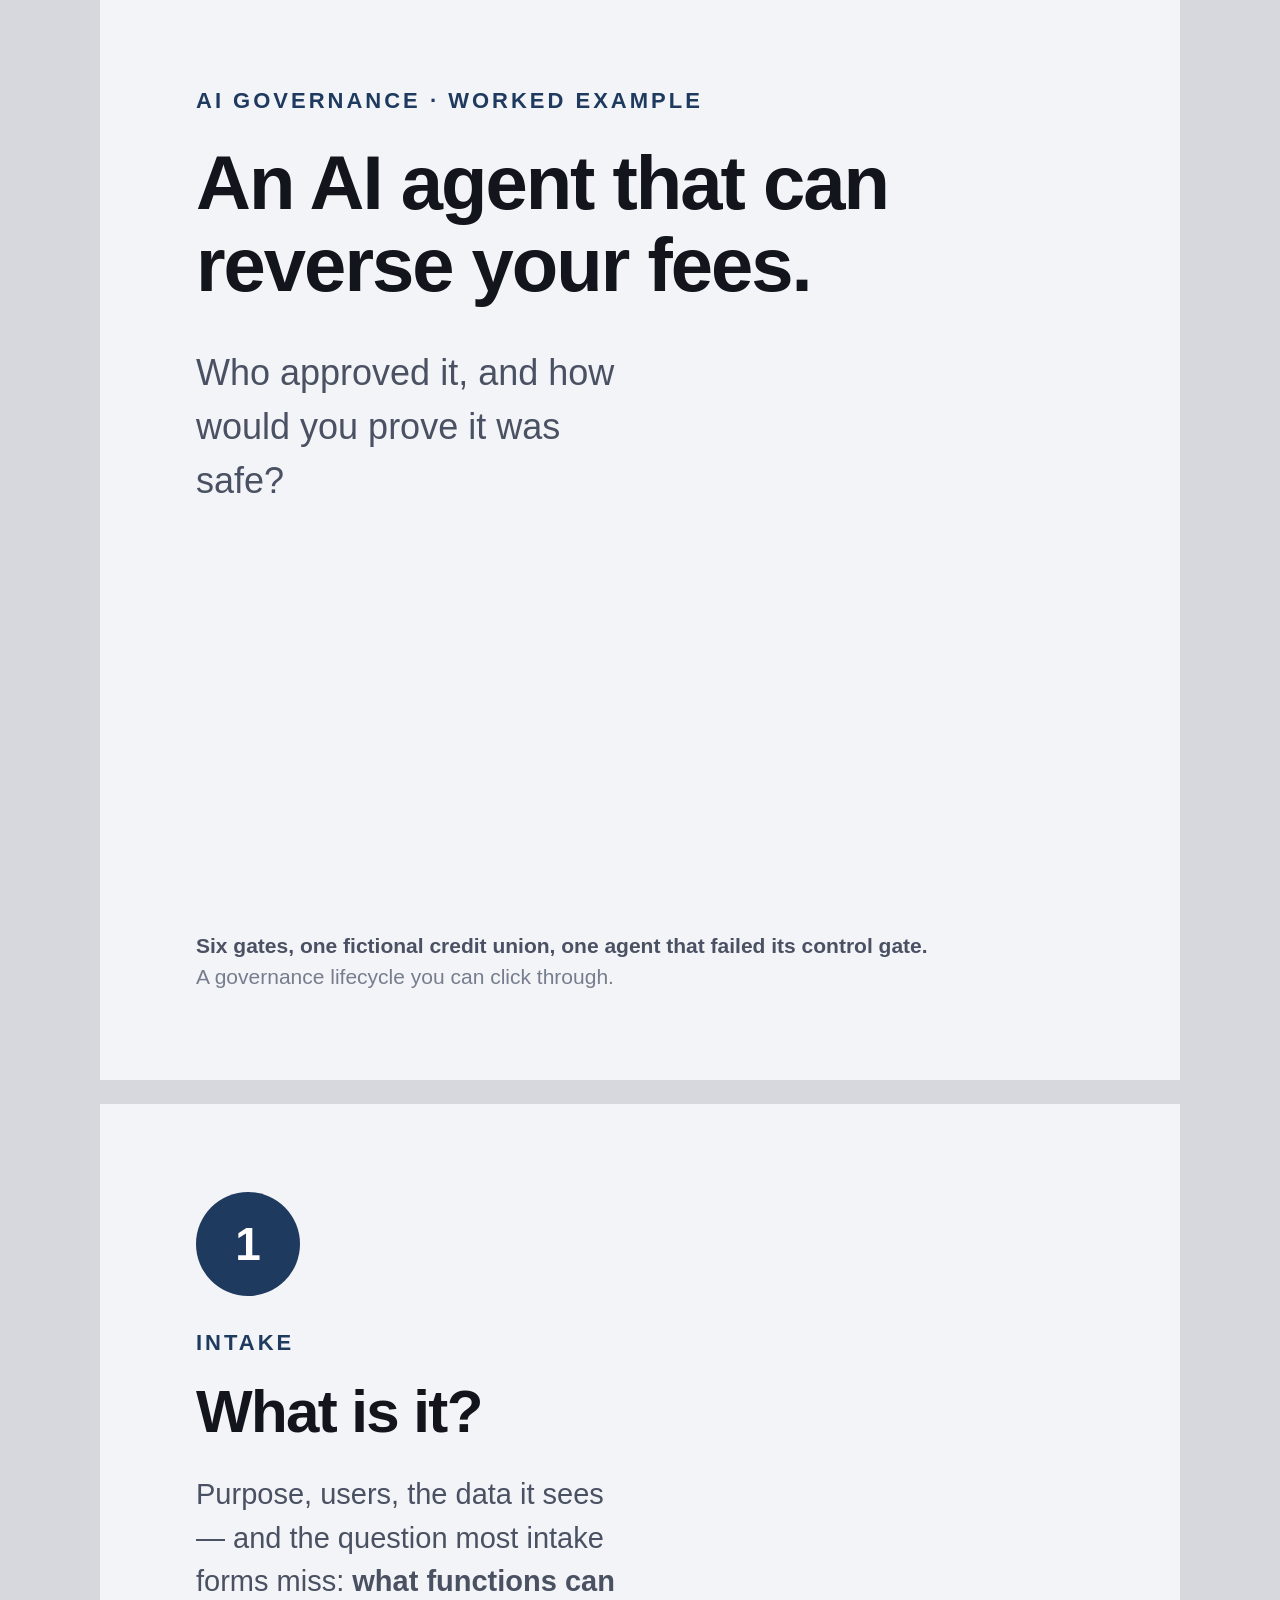
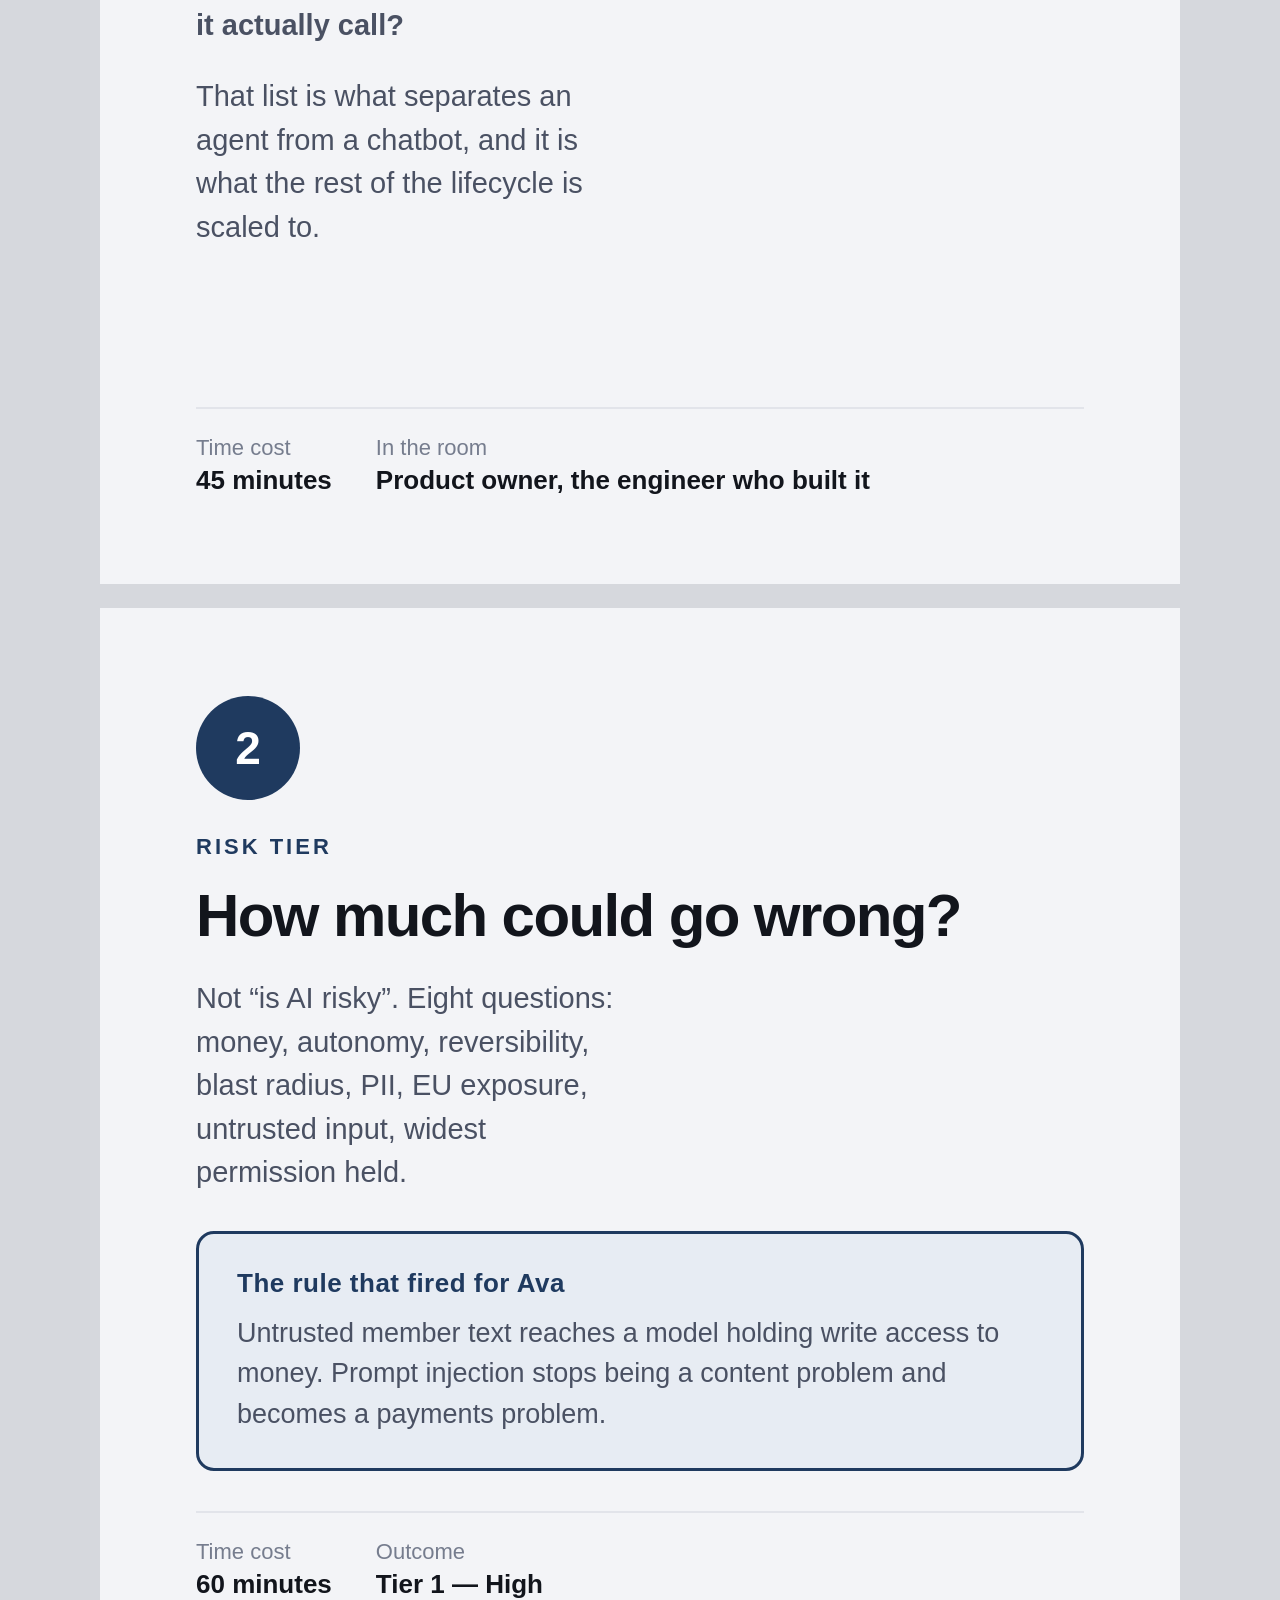
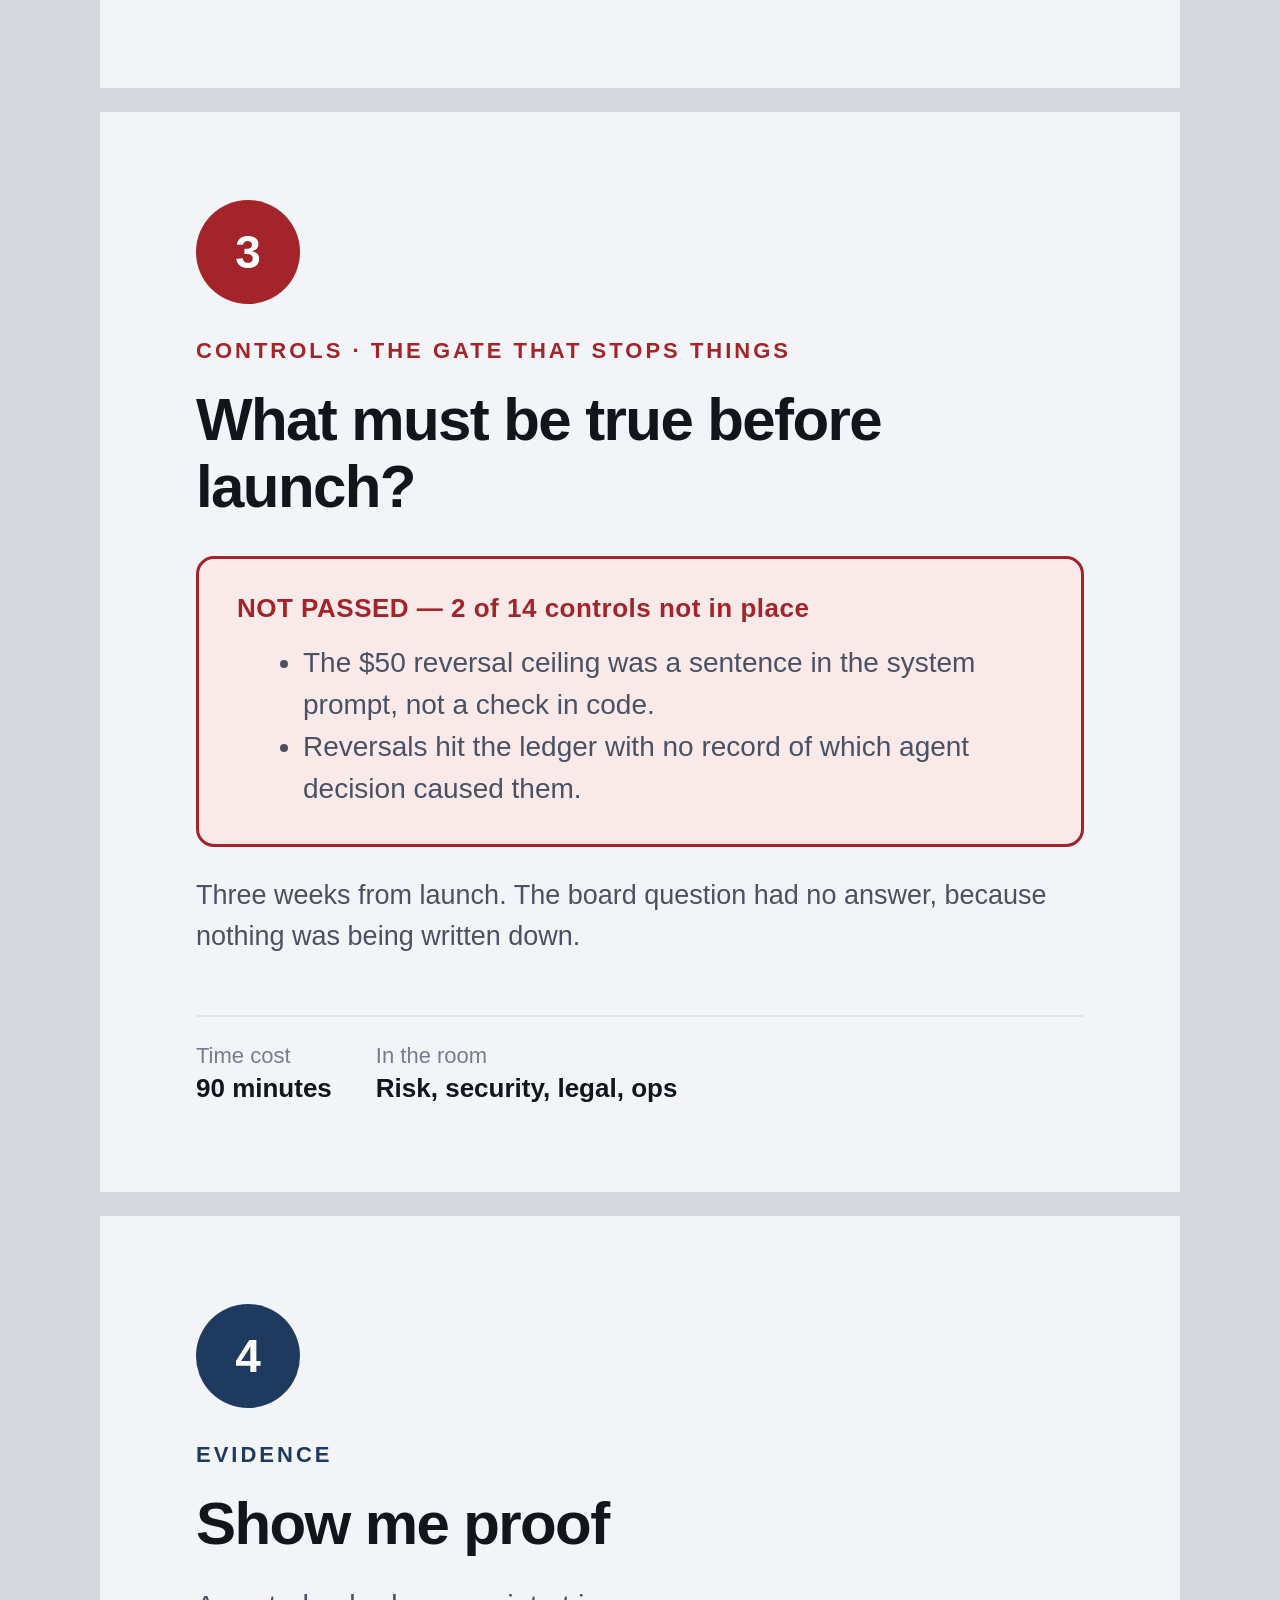
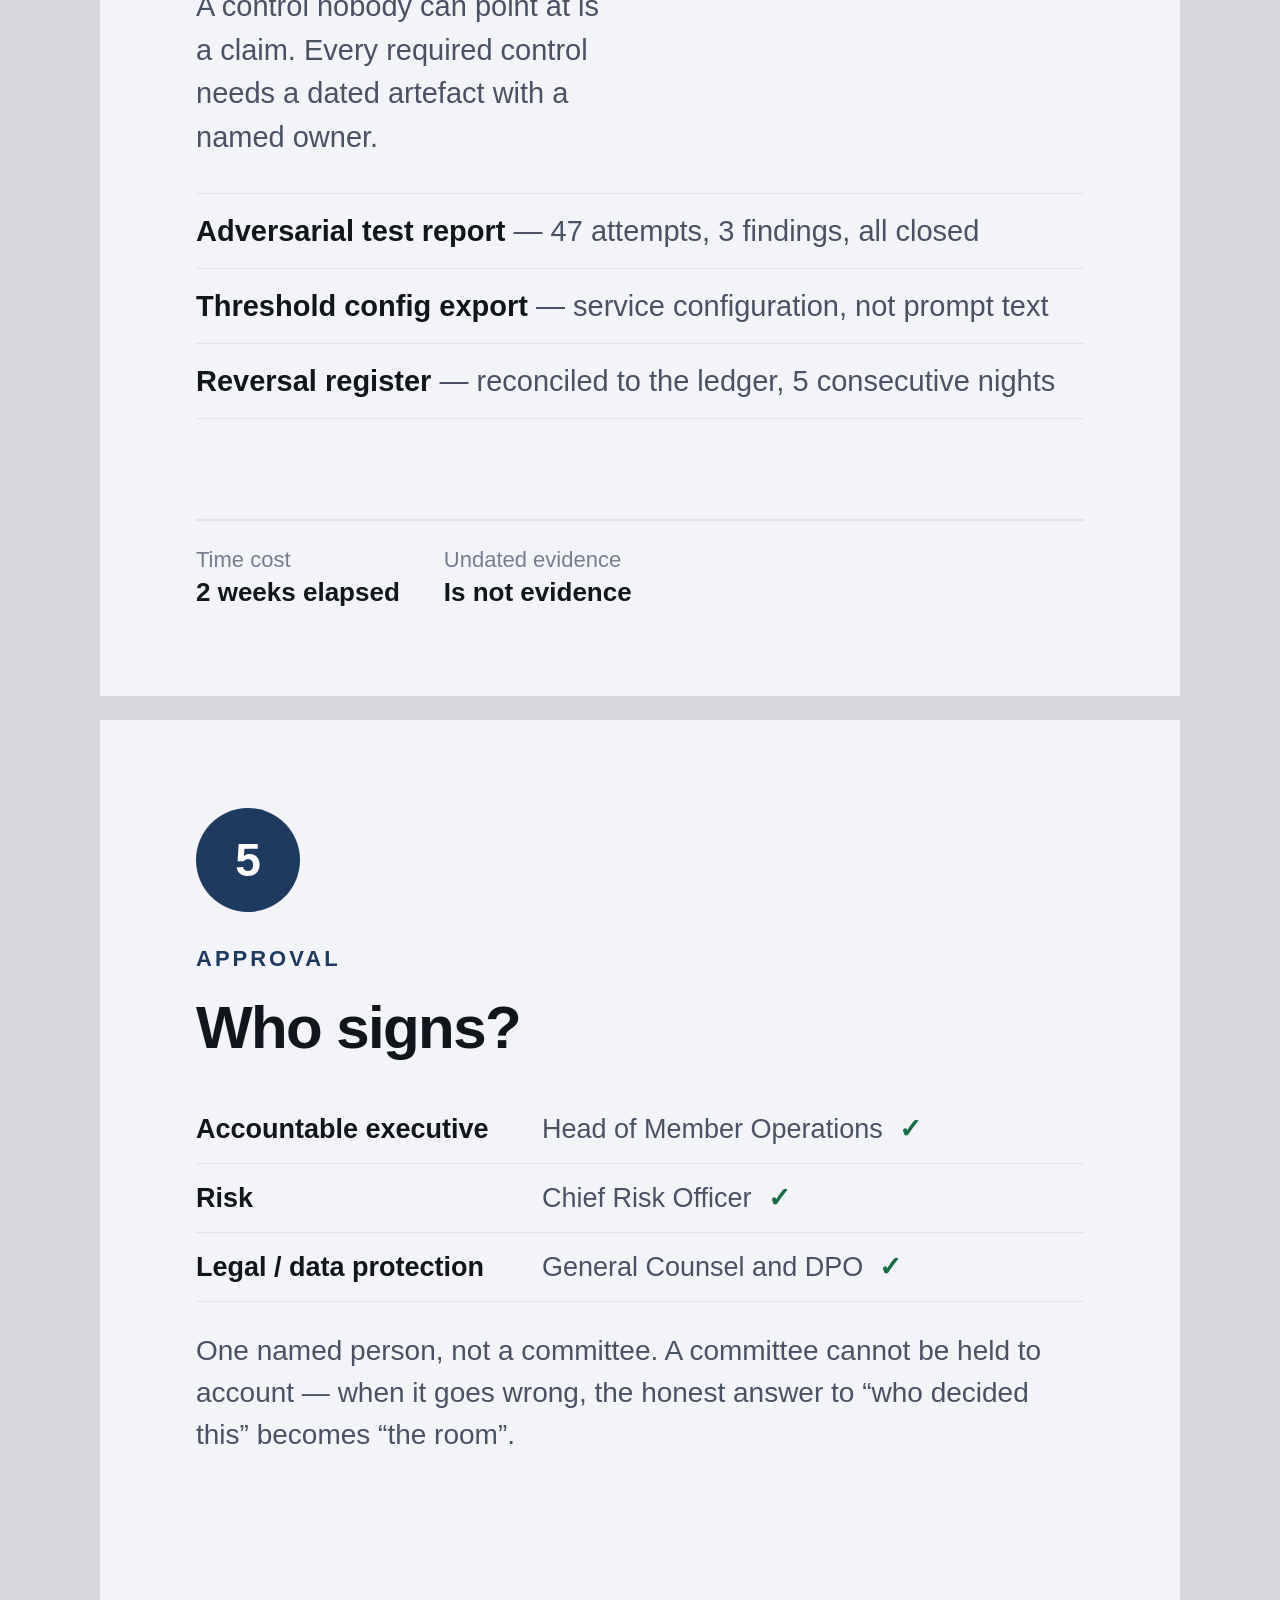
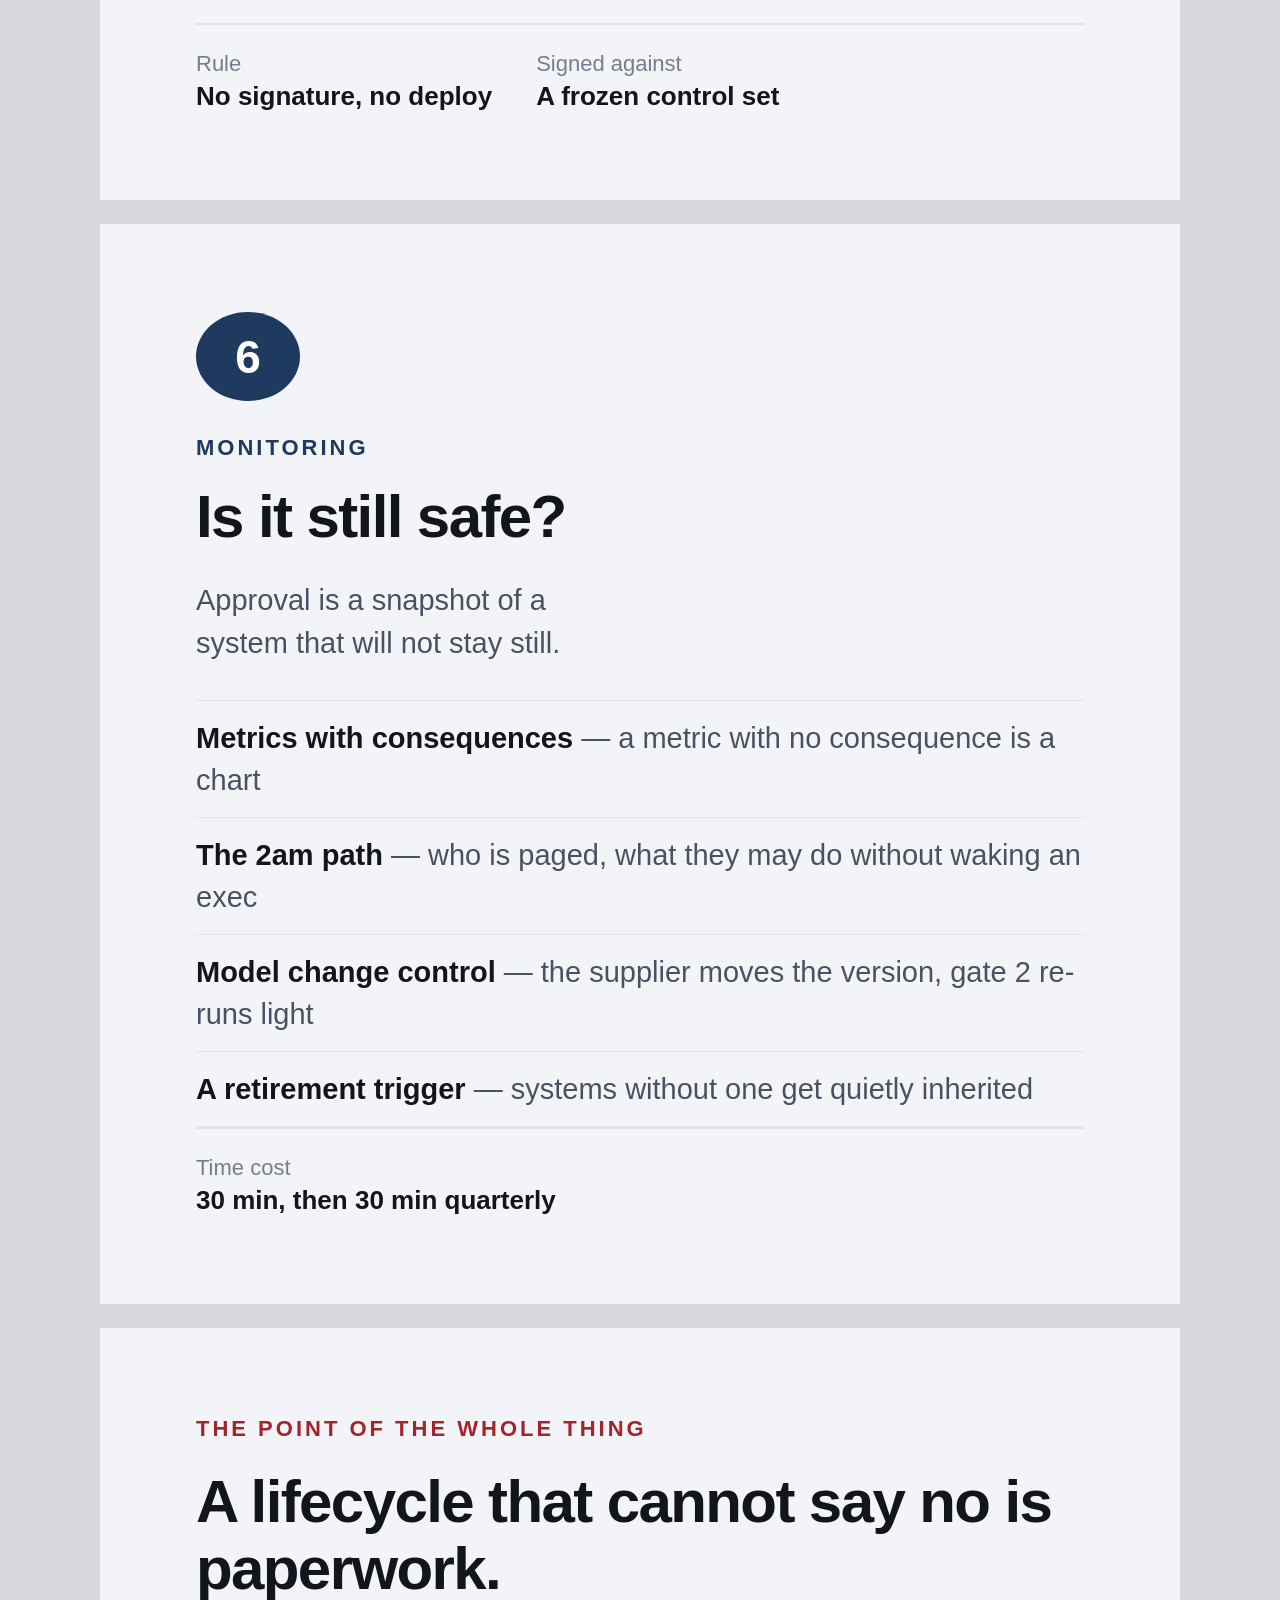
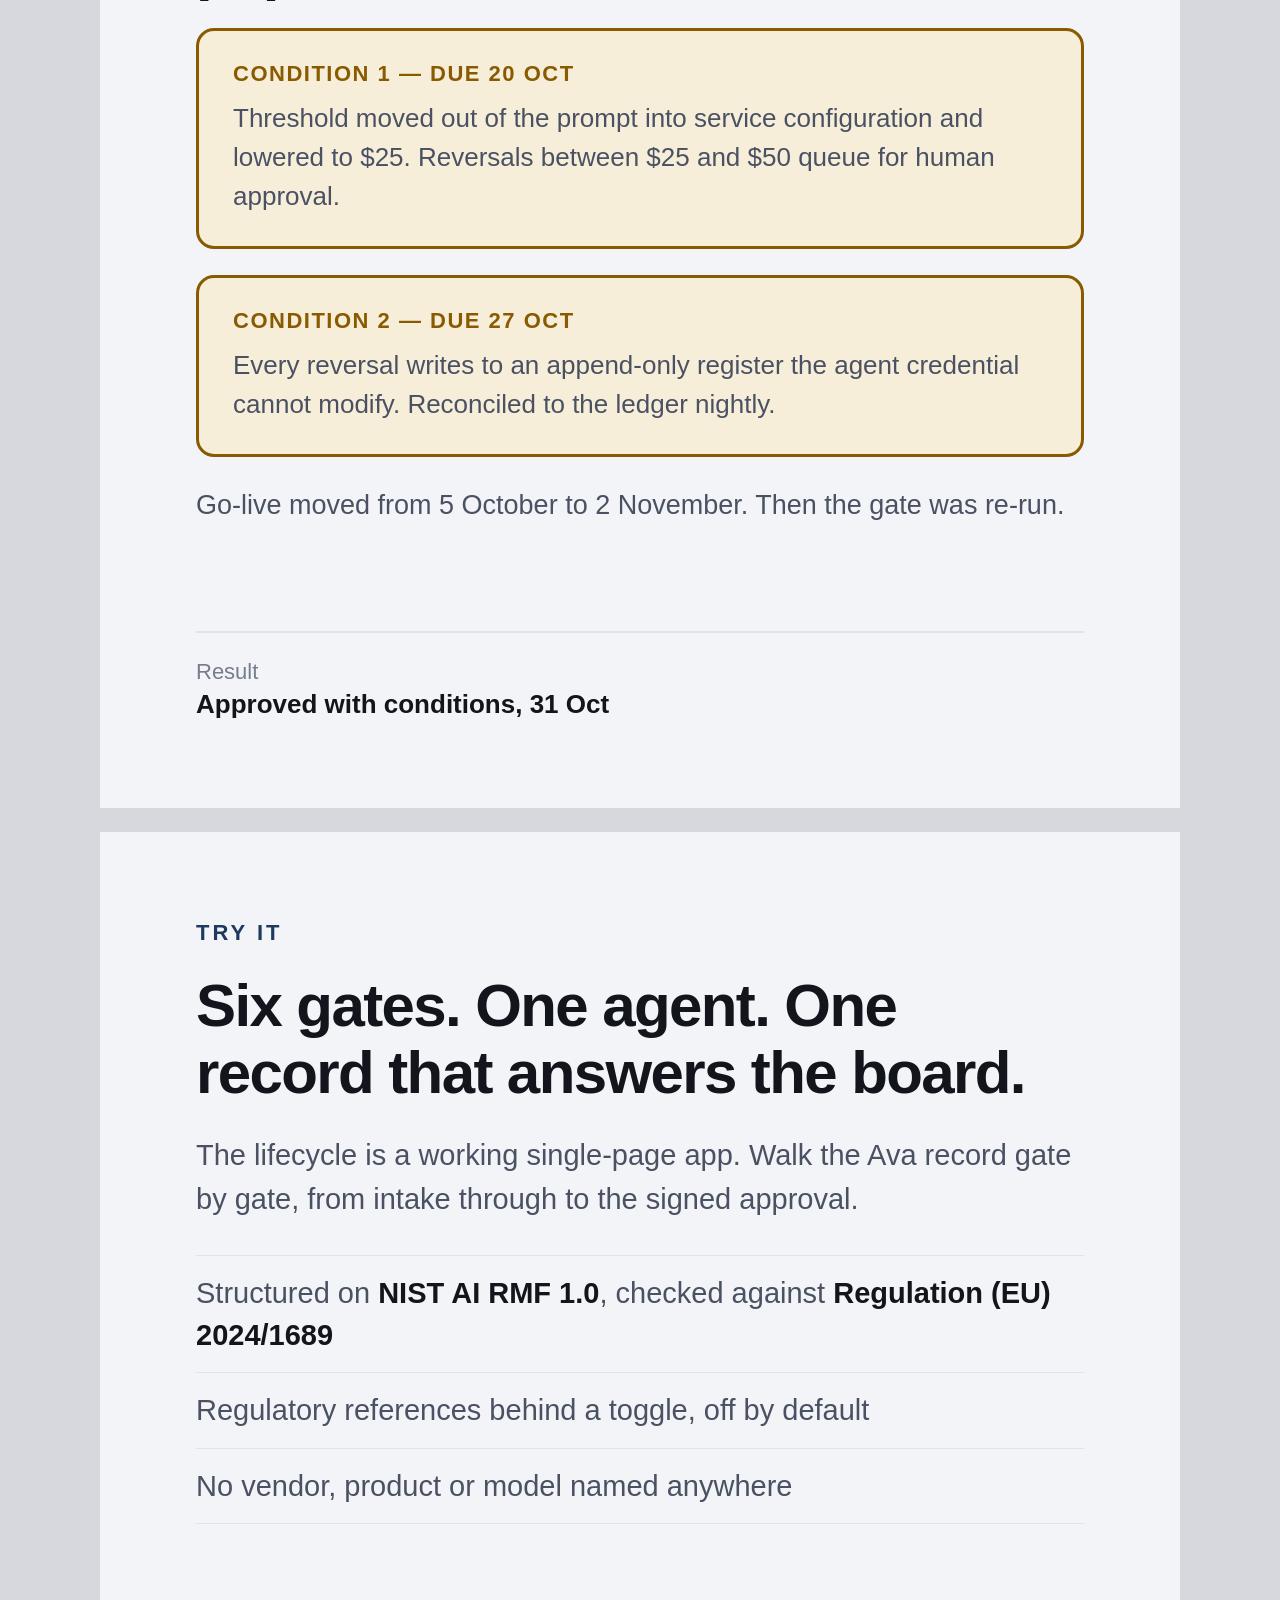
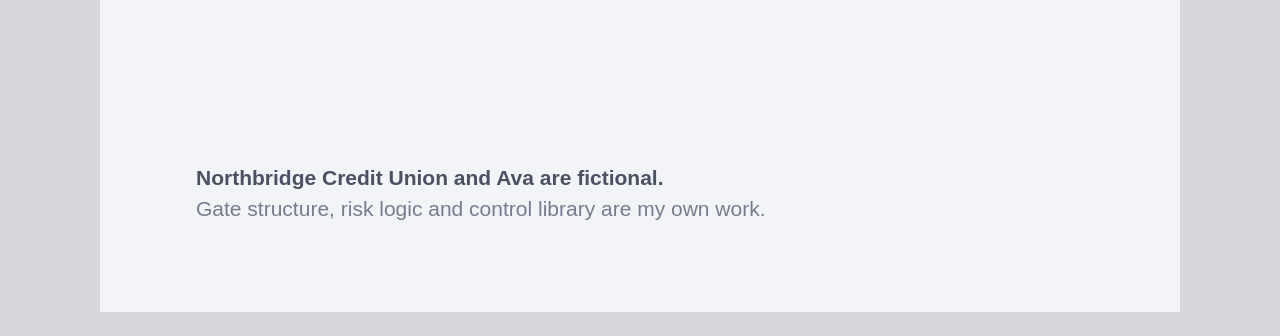
==== commit f3472f13: "Widen model-change control to scope changes; cool navy palette Gate 6's re-check simulator only demo" ====
--- a/media/cards.html
+++ b/media/cards.html
@@ -5,13 +5,13 @@
 <title>Summary cards — Use Case Governance Lifecycle</title>
 <style>
   :root {
-    --bg:#f6f6f4; --panel:#fff; --ink:#16191d; --ink2:#4d545c; --ink3:#7c848d;
-    --line:#e0e0dc; --accent:#0f5c5c; --accent-soft:#e6f0ef;
-    --bad:#a32020; --bad-soft:#fbe9e7; --warn:#8a5a00; --warn-soft:#fbf0da;
-    --ok:#1f6b3f; --ok-soft:#e6f2ea;
+    --bg:#f3f4f7; --panel:#fff; --ink:#12151c; --ink2:#4a5163; --ink3:#767d8e;
+    --line:#e2e4ea; --accent:#1f3a5f; --accent-soft:#e7ecf3;
+    --bad:#a3242a; --bad-soft:#f9e9e8; --warn:#8a5a00; --warn-soft:#f7eeda;
+    --ok:#196b45; --ok-soft:#e3f1ea;
   }
   * { box-sizing:border-box; margin:0; }
-  body { background:#d7d7d2; font-family:"Helvetica Neue",Helvetica,Arial,sans-serif; color:var(--ink); }
+  body { background:#d6d8dd; font-family:"Helvetica Neue",Helvetica,Arial,sans-serif; color:var(--ink); }
 
   .card {
     width:1080px; height:1080px; background:var(--bg);
